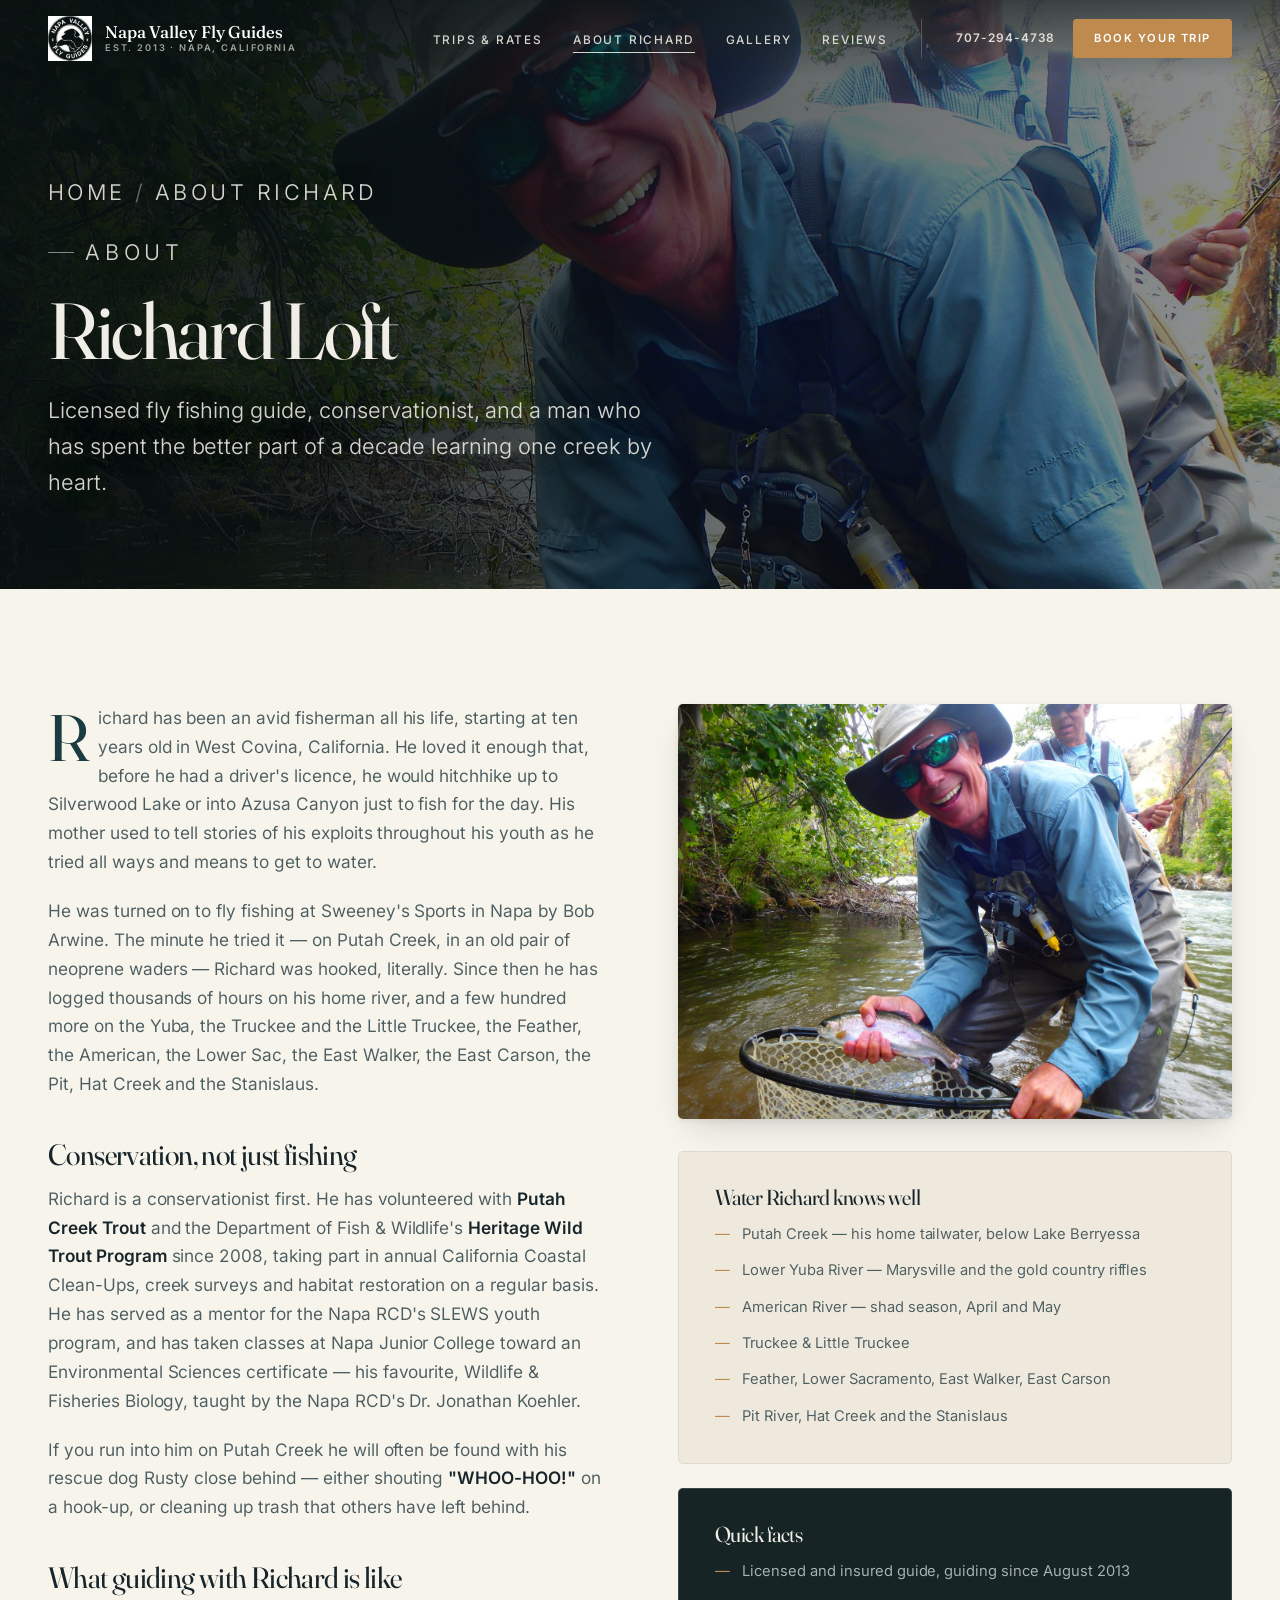
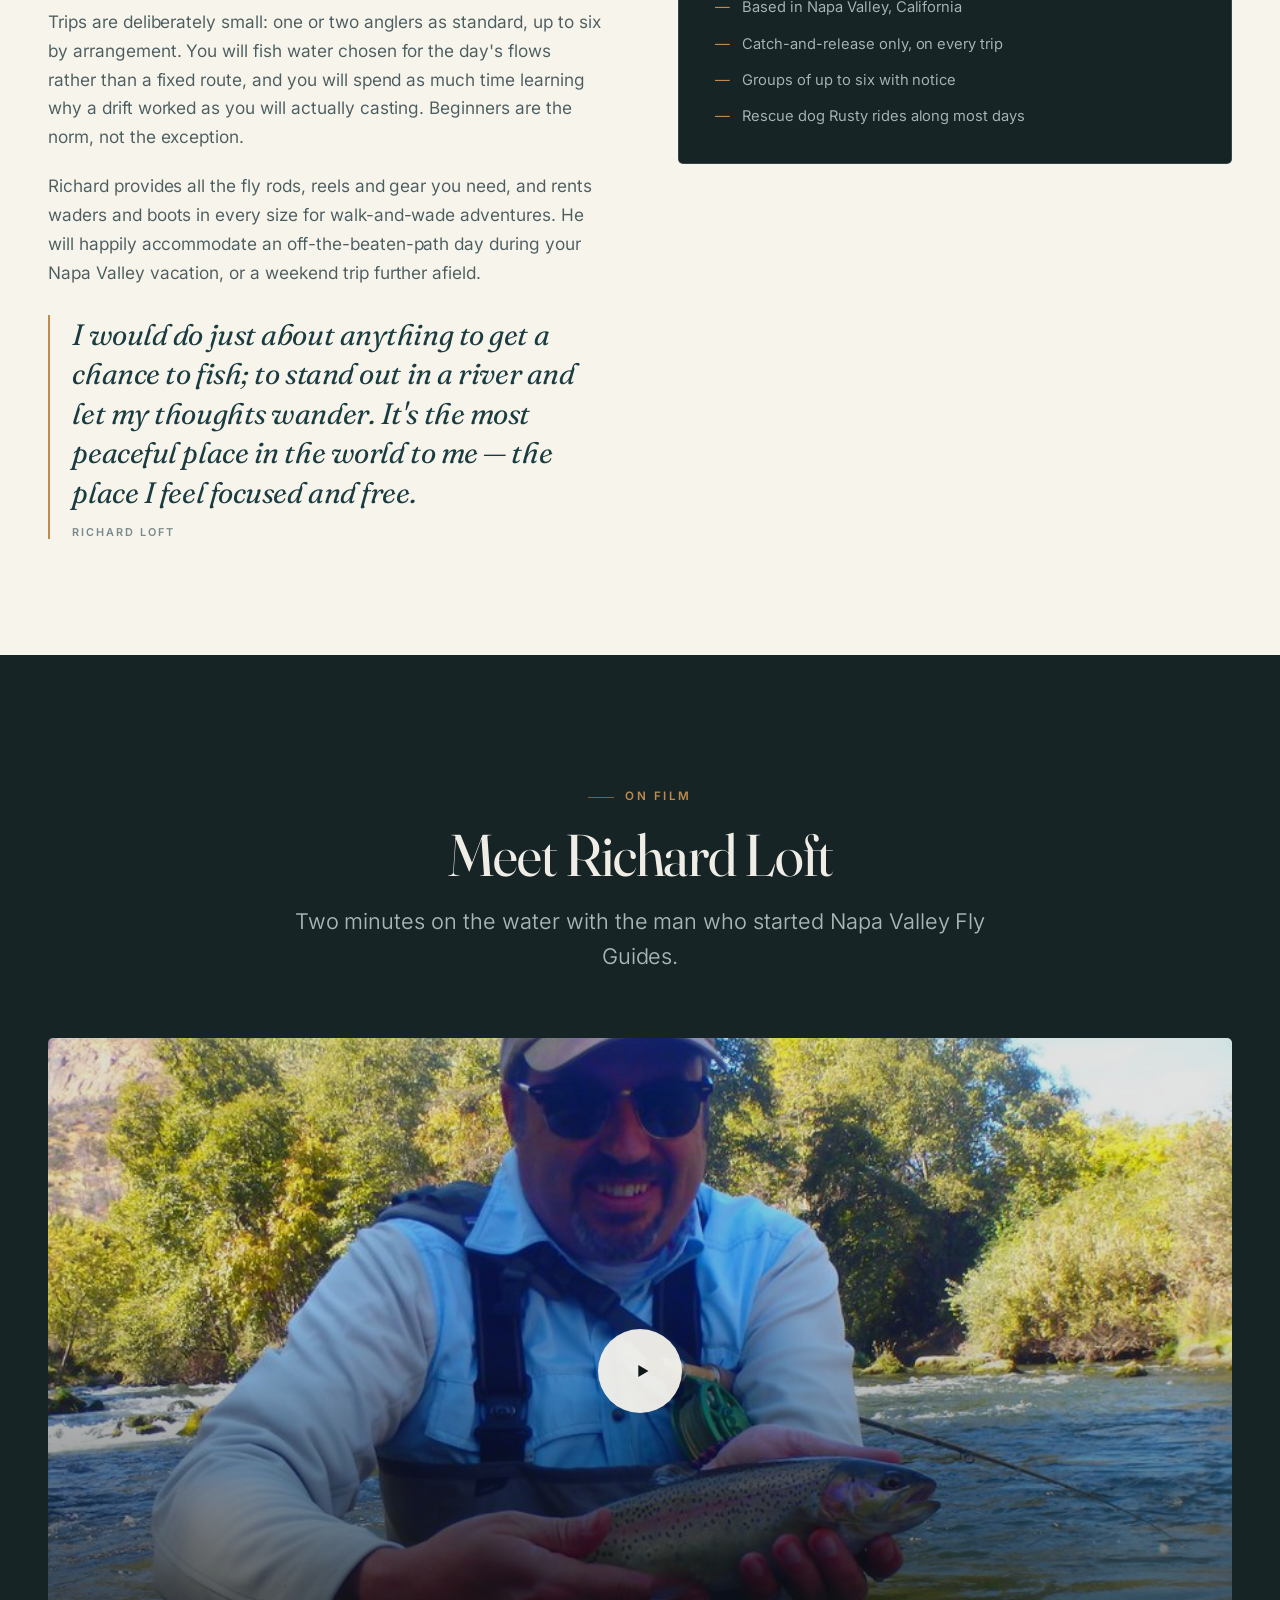
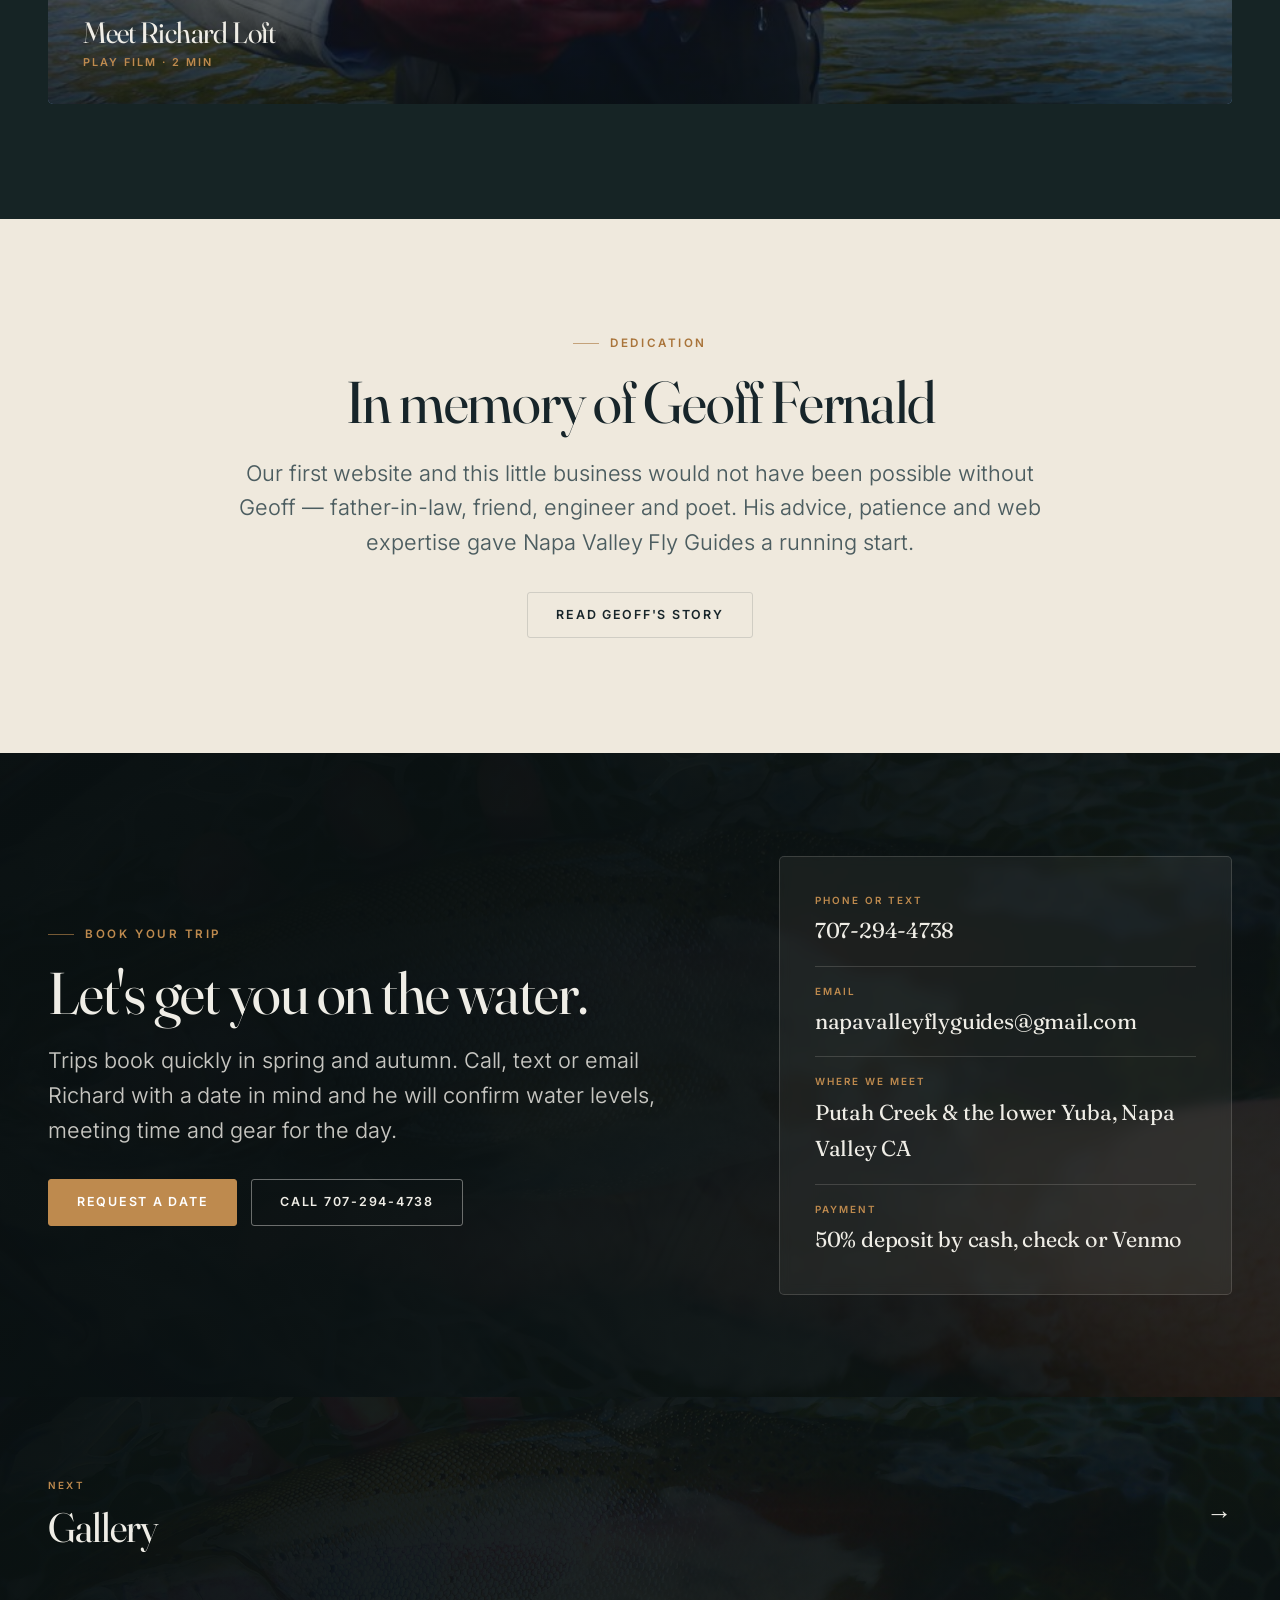
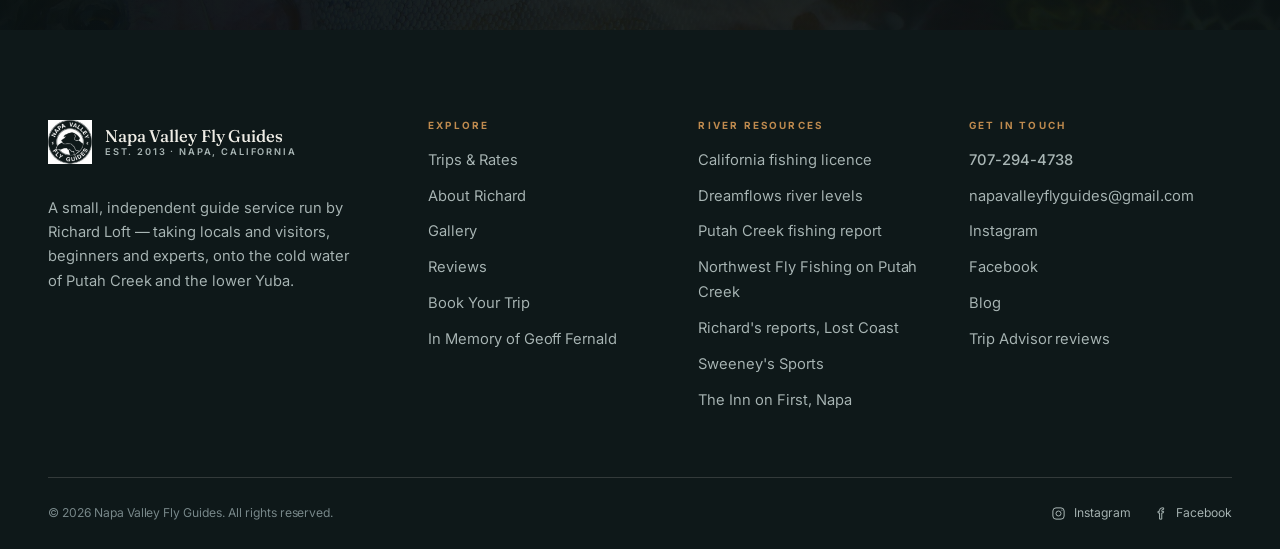
==== about.html @ dd863750 "Napa Valley Fly Guides — redesign preview An unofficial design concept for napavalleyflyguides.com. " ====
<!DOCTYPE html>
<html lang="en">
<head>
<meta charset="utf-8">
<meta name="robots" content="noindex, nofollow, noarchive">
<meta name="googlebot" content="noindex, nofollow">
<meta name="viewport" content="width=device-width, initial-scale=1">
<title>About Richard Loft — Licensed Fly Fishing Guide, Napa Valley</title>
<meta name="description" content="Richard Loft is a licensed fly fishing guide, conservationist and steward of Putah Creek. Learn his story, his home water and how he runs a day on the river.">
<meta name="theme-color" content="#0E1819">
<script>document.documentElement.classList.add('js');</script>
<link rel="canonical" href="https://www.napavalleyflyguides.com/about.html">

<meta property="og:type" content="website">
<meta property="og:title" content="About Richard Loft — Napa Valley Fly Guides">
<meta property="og:description" content="Richard Loft is a licensed fly fishing guide, conservationist and steward of Putah Creek. Learn his story, his home water and how he runs a day on the river.">
<meta property="og:image" content="assets/img/og-image.jpg">
<meta name="twitter:card" content="summary_large_image">

<link rel="icon" type="image/png" href="assets/favicon.png">
<link rel="apple-touch-icon" href="assets/favicon.png">
<link rel="preload" as="image" href="assets/img/head-about.jpg">
<link rel="stylesheet" href="assets/css/style.css">
</head>
<body class="page-about">

<a class="skip-link" href="#main">Skip to content</a>

<header class="site-header">
  <div class="shell header__inner">
    <a class="brand" href="index.html" aria-label="Napa Valley Fly Guides — home">
      <span class="brand__mark" aria-hidden="true">
        <img class="mark-light" src="assets/img/logo-light.png" alt="" width="44" height="45">
        <img class="mark-dark"  src="assets/img/logo-dark.png"  alt="" width="44" height="45">
      </span>
      <span class="brand__text">
        <span class="brand__word">Napa Valley Fly Guides</span>
        <span class="brand__tag">Est. 2013 · Napa, California</span>
      </span>
    </a>

    <nav class="nav" aria-label="Primary">
      <ul class="nav__list">
        <li><a class="nav__link" href="trips.html">Trips &amp; Rates</a></li>
        <li><a class="nav__link" href="about.html" aria-current="page">About Richard</a></li>
        <li><a class="nav__link" href="gallery.html">Gallery</a></li>
        <li><a class="nav__link" href="testimonials.html">Reviews</a></li>
      </ul>
      <div class="nav__meta">
        <a class="nav__phone" href="tel:+17072944738">707-294-4738</a>
        <a class="btn btn--sm" href="contact.html">Book Your Trip</a>
      </div>
    </nav>

    <button class="burger" type="button" aria-label="Open menu" aria-expanded="false" aria-controls="nav-drawer">
      <span></span><span></span><span></span>
    </button>
  </div>
</header>

<div class="drawer" id="nav-drawer" aria-hidden="true">
  <nav aria-label="Mobile">
    <ul class="drawer__nav">
      <li><a href="index.html">Home <span class="num">01</span></a></li>
      <li><a href="trips.html">Trips &amp; Rates <span class="num">02</span></a></li>
      <li><a href="about.html">About Richard <span class="num">03</span></a></li>
      <li><a href="gallery.html">Gallery <span class="num">04</span></a></li>
      <li><a href="testimonials.html">Reviews <span class="num">05</span></a></li>
      <li><a href="contact.html">Book Your Trip <span class="num">06</span></a></li>
    </ul>
  </nav>
  <div class="drawer__foot">
    <div class="drawer__contact">
      <span class="muted">Call or text</span>
      <a href="tel:+17072944738">707-294-4738</a>
      <span class="muted" style="margin-top:.6rem">Email</span>
      <a href="mailto:napavalleyflyguides@gmail.com">napavalleyflyguides@gmail.com</a>
    </div>
    <a class="btn btn--wide" href="contact.html">Request a date</a>
    <p style="font-size:.78rem;color:var(--on-ink-mid);margin:0">
      Putah Creek · Yuba River · American River<br>Napa Valley, California
    </p>
  </div>
</div>

<main id="main">
  <section class="page-head">
    <div class="page-head__bg" aria-hidden="true">
      <img src="assets/img/head-about.jpg" alt="" width="2000" height="760">
    </div>
    <div class="shell">
      <div class="page-head__inner">
        <p class="crumbs"><a href="index.html">Home</a> <span>/</span> About Richard</p>
        <p class="eyebrow eyebrow--on-ink">About</p>
        <h1>Richard Loft</h1>
        <p>Licensed fly fishing guide, conservationist, and a man who has spent the better part of a decade learning one creek by heart.</p>
      </div>
    </div>
  </section>

  <section class="section section--paper">
    <div class="shell">
      <div class="split" style="align-items:start">
        <div class="prose reveal">
          <p class="dropcap">
            Richard has been an avid fisherman all his life, starting at ten years old in West
            Covina, California. He loved it enough that, before he had a driver's licence, he would
            hitchhike up to Silverwood Lake or into Azusa Canyon just to fish for the day. His mother
            used to tell stories of his exploits throughout his youth as he tried all ways and means
            to get to water.
          </p>
          <p>
            He was turned on to fly fishing at Sweeney's Sports in Napa by Bob Arwine. The minute he
            tried it — on Putah Creek, in an old pair of neoprene waders — Richard was hooked,
            literally. Since then he has logged thousands of hours on his home river, and a few
            hundred more on the Yuba, the Truckee and the Little Truckee, the Feather, the American,
            the Lower Sac, the East Walker, the East Carson, the Pit, Hat Creek and the Stanislaus.
          </p>

          <h3>Conservation, not just fishing</h3>
          <p>
            Richard is a conservationist first. He has volunteered with <strong>Putah Creek
            Trout</strong> and the Department of Fish &amp; Wildlife's <strong>Heritage Wild Trout
            Program</strong> since 2008, taking part in annual California Coastal Clean-Ups, creek
            surveys and habitat restoration on a regular basis. He has served as a mentor for the
            Napa RCD's SLEWS youth program, and has taken classes at Napa Junior College toward an
            Environmental Sciences certificate — his favourite, Wildlife &amp; Fisheries Biology,
            taught by the Napa RCD's Dr. Jonathan Koehler.
          </p>
          <p>
            If you run into him on Putah Creek he will often be found with his rescue dog Rusty close
            behind — either shouting <strong>"WHOO-HOO!"</strong> on a hook-up, or cleaning up trash
            that others have left behind.
          </p>

          <h3>What guiding with Richard is like</h3>
          <p>
            Trips are deliberately small: one or two anglers as standard, up to six by arrangement.
            You will fish water chosen for the day's flows rather than a fixed route, and you will
            spend as much time learning why a drift worked as you will actually casting. Beginners
            are the norm, not the exception.
          </p>
          <p>
            Richard provides all the fly rods, reels and gear you need, and rents waders and boots in
            every size for walk-and-wade adventures. He will happily accommodate an off-the-beaten-path
            day during your Napa Valley vacation, or a weekend trip further afield.
          </p>

          <blockquote class="quote-big">
            I would do just about anything to get a chance to fish; to stand out in a river and let
            my thoughts wander. It's the most peaceful place in the world to me — the place I feel
            focused and free.
            <cite>Richard Loft</cite>
          </blockquote>
        </div>

        <div class="reveal" data-d="1">
          <div class="split__media split__media--frame" style="margin-bottom:2rem">
            <img src="assets/img/feature-net.jpg" alt="Richard Loft smiling as he lifts a rainbow trout in his landing net" width="1400" height="1050" loading="lazy">
          </div>

          <div class="panel">
            <h3>Water Richard knows well</h3>
            <ul>
              <li>Putah Creek — his home tailwater, below Lake Berryessa</li>
              <li>Lower Yuba River — Marysville and the gold country riffles</li>
              <li>American River — shad season, April and May</li>
              <li>Truckee &amp; Little Truckee</li>
              <li>Feather, Lower Sacramento, East Walker, East Carson</li>
              <li>Pit River, Hat Creek and the Stanislaus</li>
            </ul>
          </div>

          <div class="panel panel--ink" style="margin-top:1.5rem">
            <h3>Quick facts</h3>
            <ul>
              <li>Licensed and insured guide, guiding since August 2013</li>
              <li>Based in Napa Valley, California</li>
              <li>Catch-and-release only, on every trip</li>
              <li>Groups of up to six with notice</li>
              <li>Rescue dog Rusty rides along most days</li>
            </ul>
          </div>
        </div>
      </div>
    </div>
  </section>

  <section class="section section--ink-2 on-ink">
    <div class="shell">
      <div class="section__head section__head--center reveal">
        <p class="eyebrow eyebrow--center">On film</p>
        <h2 class="h2">Meet Richard Loft</h2>
        <p class="lead" style="margin-inline:auto">
          Two minutes on the water with the man who started Napa Valley Fly Guides.
        </p>
      </div>

      <button class="film reveal" type="button" data-video="1pj6mRwPBrI" data-video-title="Putah Creek Fly Fishing Guide: Meet Richard Loft">
        <img src="assets/img/square-client.jpg" alt="Richard Loft holding a rainbow trout on Putah Creek" width="900" height="900" loading="lazy">
        <span class="film__play" aria-hidden="true">
          <svg viewBox="0 0 24 24" fill="currentColor"><path d="M8 5.5v13l11-6.5-11-6.5Z"/></svg>
        </span>
        <span class="film__label">
          <h3>Meet Richard Loft</h3>
          <p>Play film · 2 min</p>
        </span>
      </button>
    </div>
  </section>

  <section class="section section--paper2">
    <div class="shell shell--narrow" style="text-align:center">
      <div class="reveal">
        <p class="eyebrow eyebrow--center">Dedication</p>
        <h2 class="h2">In memory of Geoff Fernald</h2>
        <p class="lead" style="margin:1.4rem auto 2rem">
          Our first website and this little business would not have been possible without Geoff —
          father-in-law, friend, engineer and poet. His advice, patience and web expertise gave
          Napa Valley Fly Guides a running start.
        </p>
        <a class="btn btn--ghost" href="memoriam.html">Read Geoff's story</a>
      </div>
    </div>
  </section>

  <section class="cta-band" aria-labelledby="cta-title">
    <div class="cta-band__bg" aria-hidden="true">
      <img src="assets/img/cta-band.jpg" alt="" width="2000" height="840" loading="lazy">
    </div>
    <div class="shell cta-band__inner">
      <div class="reveal">
        <p class="eyebrow eyebrow--on-ink">Book your trip</p>
        <h2 class="h2" id="cta-title">Let's get you on the water.</h2>
        <p class="lead" style="margin-top:1.2rem;color:rgba(239,237,230,.82)">Trips book quickly in spring and autumn. Call, text or email Richard with a date in mind and he will confirm water levels, meeting time and gear for the day.</p>
        <div class="btn-row" style="margin-top:2rem">
          <a class="btn" href="contact.html">Request a date</a>
          <a class="btn btn--ghost-light" href="tel:+17072944738">Call 707-294-4738</a>
        </div>
      </div>

      <div class="contact-card reveal" data-d="1">
        <div class="contact-card__row">
          <span class="contact-card__k">Phone or text</span>
          <span class="contact-card__v"><a href="tel:+17072944738">707-294-4738</a></span>
        </div>
        <div class="contact-card__row">
          <span class="contact-card__k">Email</span>
          <span class="contact-card__v"><a href="mailto:napavalleyflyguides@gmail.com">napavalleyflyguides@gmail.com</a></span>
        </div>
        <div class="contact-card__row">
          <span class="contact-card__k">Where we meet</span>
          <span class="contact-card__v">Putah Creek &amp; the lower Yuba, Napa Valley CA</span>
        </div>
        <div class="contact-card__row">
          <span class="contact-card__k">Payment</span>
          <span class="contact-card__v">50% deposit by cash, check or Venmo</span>
        </div>
      </div>
    </div>
  </section>
  <a class="next-page" href="gallery.html">
    <img src="assets/img/head-gallery.jpg" alt="" width="2000" height="760" loading="lazy">
    <div class="shell next-page__inner">
      <div>
        <p class="label">Next</p>
        <h2>Gallery</h2>
      </div>
      <span class="arrow" aria-hidden="true">→</span>
    </div>
  </a>

</main>

<footer class="site-footer">
  <div class="shell">
    <div class="footer__grid">
      <div>
        <a class="brand" href="index.html" aria-label="Napa Valley Fly Guides — home">
          <span class="brand__mark" aria-hidden="true">
            <img class="mark-light" src="assets/img/logo-light.png" alt="" width="44" height="45">
          </span>
          <span class="brand__text">
            <span class="brand__word">Napa Valley Fly Guides</span>
            <span class="brand__tag">Est. 2013 · Napa, California</span>
          </span>
        </a>
        <p class="footer__blurb">
          A small, independent guide service run by Richard Loft — taking locals and visitors,
          beginners and experts, onto the cold water of Putah Creek and the lower Yuba.
        </p>
      </div>

      <div>
        <h3 class="footer__h">Explore</h3>
        <ul class="footer__list">
          <li><a href="trips.html">Trips &amp; Rates</a></li>
          <li><a href="about.html">About Richard</a></li>
          <li><a href="gallery.html">Gallery</a></li>
          <li><a href="testimonials.html">Reviews</a></li>
          <li><a href="contact.html">Book Your Trip</a></li>
          <li><a href="memoriam.html">In Memory of Geoff Fernald</a></li>
        </ul>
      </div>

      <div>
        <h3 class="footer__h">River resources</h3>
        <ul class="footer__list">
          <li><a href="https://www.wildlife.ca.gov/Licensing/Online-Sales" target="_blank" rel="noopener">California fishing licence</a></li>
          <li><a href="http://dreamflows.com/flows.php?page=prod&amp;zone=canv&amp;form=norm&amp;mark=All" target="_blank" rel="noopener">Dreamflows river levels</a></li>
          <li><a href="https://www.californiaflyfishingreports.com/putah-creek" target="_blank" rel="noopener">Putah Creek fishing report</a></li>
          <li><a href="NWFF_PutahCreek.pdf" target="_blank" rel="noopener">Northwest Fly Fishing on Putah Creek</a></li>
          <li><a href="http://www.blog.lostcoastoutfitters.com/tagged/frputahcreek" target="_blank" rel="noopener">Richard's reports, Lost Coast</a></li>
          <li><a href="http://sweeneyssports.com" target="_blank" rel="noopener">Sweeney's Sports</a></li>
          <li><a href="http://theinnonfirst.com" target="_blank" rel="noopener">The Inn on First, Napa</a></li>
        </ul>
      </div>

      <div>
        <h3 class="footer__h">Get in touch</h3>
        <ul class="footer__list">
          <li class="strong"><a href="tel:+17072944738">707-294-4738</a></li>
          <li><a href="mailto:napavalleyflyguides@gmail.com">napavalleyflyguides@gmail.com</a></li>
          <li><a href="https://www.instagram.com/napavalleyflyguides/" target="_blank" rel="noopener">Instagram</a></li>
          <li><a href="https://www.facebook.com/flyfishinginnapa" target="_blank" rel="noopener">Facebook</a></li>
          <li><a href="http://napavalleyflyfishingguide.blogspot.com/" target="_blank" rel="noopener">Blog</a></li>
          <li><a href="https://www.tripadvisor.com/Attraction_Review-g32766-d6781011-Reviews-Napa_Valley_Fly_Guides-Napa_Napa_Valley_California.html" target="_blank" rel="noopener">Trip Advisor reviews</a></li>
        </ul>
      </div>
    </div>

    <div class="footer__bottom">
      <span>© <span data-year>2026</span> Napa Valley Fly Guides. All rights reserved.</span>
      <span class="footer__social">
        <a href="https://www.instagram.com/napavalleyflyguides/" target="_blank" rel="noopener" aria-label="Instagram">
          <svg viewBox="0 0 24 24" fill="none" stroke="currentColor" stroke-width="1.6" aria-hidden="true"><rect x="3" y="3" width="18" height="18" rx="5"/><circle cx="12" cy="12" r="4"/><circle cx="17.5" cy="6.5" r="1" fill="currentColor" stroke="none"/></svg>
          Instagram
        </a>
        <a href="https://www.facebook.com/flyfishinginnapa" target="_blank" rel="noopener" aria-label="Facebook">
          <svg viewBox="0 0 24 24" fill="none" stroke="currentColor" stroke-width="1.6" aria-hidden="true"><path d="M14 8.5V7a1.5 1.5 0 0 1 1.5-1.5H17V3h-2.5A4 4 0 0 0 10.5 7v1.5H8V11h2.5v10H14V11h2.5l.5-2.5H14Z"/></svg>
          Facebook
        </a>
      </span>
    </div>
  </div>
</footer>


<script src="assets/js/main.js" defer></script>
</body>
</html>
---- assets/css/style.css ----
/* ============================================================================
   NAPA VALLEY FLY GUIDES — design system
   Editorial / outfitter aesthetic. Self-hosted type, no dependencies.
   ---------------------------------------------------------------------------
   00. Tokens            05. Hero
   01. Reset & base      06. Sections & type
   02. Utilities         07. Components
   03. Buttons           08. Footer
   04. Header & nav      09. Responsive
   ========================================================================== */

/* ------------------------------------------------------------------ 00. TOKENS */
@import url("../fonts/fonts.css");
@import url("../fonts/fonts-italic.css");

:root {
  /* -- colour ------------------------------------------------------------- */
  --ink:        #0E1819;
  --ink-2:      #162425;
  --ink-3:      #1F3133;
  --paper:      #F7F4EC;
  --paper-2:    #EFE9DD;
  --paper-3:    #E4DCCB;

  --river:      #2C5A5F;
  --river-deep: #1A3B3F;
  --sage:       #6E7F68;
  --sage-soft:  #9DAA95;

  --brass:      #BE8A4E;
  --brass-2:    #A9743A;
  --brass-soft: #E8D3B4;

  --text:       #17252A;
  --text-mid:   #4C5D60;
  --text-soft:  #7A8A8C;
  --on-ink:     #EFEDE6;
  --on-ink-mid: #A9B6B5;

  --line:       rgba(23, 37, 42, .14);
  --line-soft:  rgba(23, 37, 42, .08);
  --line-ink:   rgba(239, 237, 230, .16);

  /* -- type --------------------------------------------------------------- */
  --serif: "Fraunces", "Iowan Old Style", Georgia, "Times New Roman", serif;
  --sans:  "Inter", -apple-system, BlinkMacSystemFont, "Segoe UI", Roboto, Helvetica, Arial, sans-serif;

  --step--1: clamp(.78rem, .76rem + .10vw, .84rem);
  --step-0:  clamp(1rem, .96rem + .18vw, 1.075rem);
  --step-1:  clamp(1.15rem, 1.08rem + .34vw, 1.36rem);
  --step-2:  clamp(1.4rem, 1.24rem + .75vw, 1.9rem);
  --step-3:  clamp(1.75rem, 1.45rem + 1.4vw, 2.65rem);
  --step-4:  clamp(2.15rem, 1.6rem + 2.6vw, 3.9rem);
  --step-5:  clamp(2.5rem, 1.6rem + 4.2vw, 5.4rem);

  /* -- space -------------------------------------------------------------- */
  --gutter:  clamp(1.15rem, 4vw, 3rem);
  --shell:   1280px;
  --shell-narrow: 900px;
  --section-y: clamp(4.5rem, 9vw, 9rem);

  --radius:   3px;
  --radius-lg: 5px;

  --shadow-sm: 0 1px 2px rgba(14,24,25,.06), 0 2px 8px rgba(14,24,25,.05);
  --shadow-md: 0 2px 6px rgba(14,24,25,.06), 0 14px 34px -12px rgba(14,24,25,.20);
  --shadow-lg: 0 30px 70px -30px rgba(14,24,25,.45);

  --ease: cubic-bezier(.22, .61, .36, 1);
  --ease-out: cubic-bezier(.16, 1, .3, 1);

  --header-h: 78px;
}

/* --------------------------------------------------------- 01. RESET & BASE */
*, *::before, *::after { box-sizing: border-box; }

html {
  -webkit-text-size-adjust: 100%;
  scroll-behavior: smooth;
  scroll-padding-top: calc(var(--header-h) + 16px);
}

body {
  margin: 0;
  background: var(--paper);
  color: var(--text);
  font-family: var(--sans);
  font-size: var(--step-0);
  font-weight: 380;
  line-height: 1.68;
  letter-spacing: -.002em;
  -webkit-font-smoothing: antialiased;
  -moz-osx-font-smoothing: grayscale;
  font-variant-ligatures: common-ligatures;
  overflow-x: hidden;
}

body.nav-open { overflow: hidden; }

img, svg, video, iframe { display: block; max-width: 100%; }
img { height: auto; }

a { color: inherit; text-decoration: none; }

button, input, textarea, select { font: inherit; color: inherit; }

h1, h2, h3, h4 {
  font-family: var(--serif);
  font-weight: 400;
  font-variation-settings: "opsz" 100, "SOFT" 0, "WONK" 0;
  line-height: 1.06;
  letter-spacing: -.021em;
  margin: 0;
  text-wrap: balance;
}

p { margin: 0 0 1.15em; }
p:last-child { margin-bottom: 0; }

::selection { background: var(--brass); color: #fff; }

:focus-visible {
  outline: 2px solid var(--brass);
  outline-offset: 3px;
  border-radius: 2px;
}

.skip-link {
  position: absolute; left: 50%; top: 0;
  transform: translate(-50%, -140%);
  z-index: 200;
  background: var(--ink); color: var(--on-ink);
  padding: .7rem 1.2rem; font-size: var(--step--1);
  letter-spacing: .08em; text-transform: uppercase;
  border-radius: 0 0 var(--radius) var(--radius);
  transition: transform .2s var(--ease);
}
.skip-link:focus { transform: translate(-50%, 0); }

/* --------------------------------------------------------------- 02. UTILITIES */
.shell {
  width: 100%;
  max-width: var(--shell);
  margin-inline: auto;
  padding-inline: var(--gutter);
}
.shell--narrow { max-width: var(--shell-narrow); }
.shell--wide   { max-width: 1560px; }

.eyebrow {
  display: flex;
  align-items: center;
  gap: .7rem;
  font-family: var(--sans);
  font-size: clamp(.66rem, .63rem + .12vw, .74rem);
  font-weight: 600;
  letter-spacing: .22em;
  text-transform: uppercase;
  color: var(--brass-2);
  margin: 0 0 1.1rem;
}
.eyebrow::before {
  content: "";
  width: 26px; height: 1px;
  background: currentColor;
  opacity: .6;
  flex: none;
}
.eyebrow--center { justify-content: center; }
.eyebrow--on-ink { color: var(--brass); }
.eyebrow--plain::before { display: none; }

.lead {
  font-size: var(--step-1);
  line-height: 1.6;
  color: var(--text-mid);
  font-weight: 340;
  max-width: 62ch;
}

.rule {
  height: 1px;
  border: 0;
  background: var(--line);
  margin: 0;
}

.sr-only {
  position: absolute; width: 1px; height: 1px;
  padding: 0; margin: -1px; overflow: hidden;
  clip: rect(0 0 0 0); white-space: nowrap; border: 0;
}

.on-ink { color: var(--on-ink); }
.on-ink .lead { color: var(--on-ink-mid); }
.on-ink .eyebrow { color: var(--brass); }

/* --------------------------------------------------------------- 03. BUTTONS */
.btn {
  --btn-bg: var(--brass);
  --btn-fg: #fff;
  --btn-bd: var(--brass);
  position: relative;
  display: inline-flex;
  align-items: center;
  justify-content: center;
  gap: .6rem;
  padding: 1rem 1.75rem;
  background: var(--btn-bg);
  color: var(--btn-fg);
  border: 1px solid var(--btn-bd);
  border-radius: var(--radius);
  font-family: var(--sans);
  font-size: .78rem;
  font-weight: 600;
  letter-spacing: .14em;
  text-transform: uppercase;
  line-height: 1;
  cursor: pointer;
  transition: background .25s var(--ease), color .25s var(--ease),
              border-color .25s var(--ease), transform .25s var(--ease),
              box-shadow .25s var(--ease);
}
.btn:hover { --btn-bg: var(--brass-2); --btn-bd: var(--brass-2); transform: translateY(-1px); box-shadow: var(--shadow-md); }
.btn:active { transform: translateY(0); }

.btn--ink    { --btn-bg: var(--ink); --btn-bd: var(--ink); }
.btn--ink:hover { --btn-bg: var(--river-deep); --btn-bd: var(--river-deep); }

.btn--ghost  { --btn-bg: transparent; --btn-fg: var(--text); --btn-bd: var(--line); }
.btn--ghost:hover { --btn-bg: var(--ink); --btn-fg: var(--on-ink); --btn-bd: var(--ink); }

.btn--ghost-light { --btn-bg: transparent; --btn-fg: var(--on-ink); --btn-bd: rgba(239,237,230,.42); }
.btn--ghost-light:hover { --btn-bg: var(--on-ink); --btn-fg: var(--ink); --btn-bd: var(--on-ink); }

.btn--sm { padding: .78rem 1.25rem; font-size: .7rem; }
.btn--wide { width: 100%; }

.btn-row { display: flex; flex-wrap: wrap; gap: .85rem; align-items: center; }

/* text link with animated rule */
.tlink {
  display: inline-flex;
  align-items: center;
  gap: .5rem;
  font-size: .76rem;
  font-weight: 600;
  letter-spacing: .14em;
  text-transform: uppercase;
  color: var(--brass-2);
  padding-bottom: .35rem;
  background-image: linear-gradient(currentColor, currentColor);
  background-repeat: no-repeat;
  background-position: 0 100%;
  background-size: 100% 1px;
  transition: background-size .35s var(--ease), color .25s var(--ease);
}
.tlink:hover { background-size: 0% 1px; color: var(--text); }
.tlink::after { content: "→"; font-size: 1em; transition: transform .3s var(--ease); }
.tlink:hover::after { transform: translateX(3px); }
.on-ink .tlink { color: var(--brass); }
.on-ink .tlink:hover { color: var(--on-ink); }

/* --------------------------------------------------------- 04. HEADER & NAV */
.site-header {
  position: fixed;
  inset: 0 0 auto 0;
  z-index: 140;
  height: var(--header-h);
  display: flex;
  align-items: center;
  color: var(--on-ink);
  background: transparent;
  border-bottom: 1px solid transparent;
  transition: background .35s var(--ease), color .35s var(--ease),
              border-color .35s var(--ease), backdrop-filter .35s var(--ease);
}
.site-header::after {
  content: "";
  position: absolute; inset: 0;
  background: linear-gradient(to bottom, rgba(9,16,17,.55), rgba(9,16,17,0));
  opacity: 1;
  transition: opacity .35s var(--ease);
  pointer-events: none;
  z-index: -1;
}
.site-header.is-stuck {
  background: rgba(247,244,236,.92);
  -webkit-backdrop-filter: saturate(180%) blur(14px);
  backdrop-filter: saturate(180%) blur(14px);
  color: var(--text);
  border-bottom-color: var(--line-soft);
}
.site-header.is-stuck::after { opacity: 0; }
.site-header.is-stuck .brand__word { color: var(--ink); }
.site-header.is-stuck .brand__tag  { color: var(--text-soft); }
.site-header.is-stuck .nav__link   { color: var(--text-mid); }

.header__inner {
  display: flex;
  align-items: center;
  justify-content: space-between;
  gap: 2rem;
  width: 100%;
}

/* brand --------------------------------------------------------------------- */
.brand { display: inline-flex; align-items: center; gap: .8rem; }
.brand__mark { position: relative; width: 44px; height: 45px; flex: none; }
.brand__mark img { position: absolute; inset: 0; width: 100%; height: 100%; object-fit: contain; transition: opacity .35s var(--ease); }
.brand__mark .mark-light { opacity: 1; }
.brand__mark .mark-dark  { opacity: 0; }
.site-header.is-stuck .brand__mark .mark-light { opacity: 0; }
.site-header.is-stuck .brand__mark .mark-dark  { opacity: 1; }

.brand__text { display: flex; flex-direction: column; gap: .12rem; }
.brand__word {
  font-family: var(--serif);
  font-size: 1.06rem;
  font-weight: 500;
  font-variation-settings: "opsz" 40;
  letter-spacing: -.005em;
  line-height: 1;
  color: #fff;
  white-space: nowrap;
  transition: color .35s var(--ease);
}
.brand__tag {
  font-size: .58rem;
  font-weight: 600;
  letter-spacing: .2em;
  text-transform: uppercase;
  color: rgba(239,237,230,.65);
  line-height: 1;
  transition: color .35s var(--ease);
}

/* nav ----------------------------------------------------------------------- */
.nav { display: flex; align-items: center; gap: 2.1rem; }
.nav__list { display: flex; align-items: center; gap: 1.9rem; list-style: none; margin: 0; padding: 0; }

.nav__link {
  position: relative;
  font-size: .74rem;
  font-weight: 500;
  letter-spacing: .15em;
  text-transform: uppercase;
  color: rgba(239,237,230,.88);
  padding-block: .4rem;
  transition: color .25s var(--ease);
}
.nav__link::after {
  content: "";
  position: absolute;
  left: 0; right: 0; bottom: 0;
  height: 1px;
  background: currentColor;
  transform: scaleX(0);
  transform-origin: left;
  transition: transform .35s var(--ease);
}
.nav__link:hover::after,
.nav__link[aria-current="page"]::after { transform: scaleX(1); }
.nav__link:hover { color: #fff; }
.site-header.is-stuck .nav__link:hover { color: var(--ink); }

.nav__meta {
  display: flex; align-items: center; gap: 1.1rem;
  padding-left: 2.1rem;
  border-left: 1px solid rgba(239,237,230,.22);
}
.site-header.is-stuck .nav__meta { border-left-color: var(--line); }

.nav__phone {
  display: inline-flex; align-items: center; gap: .5rem;
  font-size: .74rem; font-weight: 600; letter-spacing: .08em;
  color: rgba(239,237,230,.9);
  transition: color .25s var(--ease);
}
.site-header.is-stuck .nav__phone { color: var(--river); }
.nav__phone:hover { color: var(--brass); }

/* burger -------------------------------------------------------------------- */
.burger {
  display: none;
  width: 46px; height: 46px;
  padding: 0;
  background: none;
  border: 0;
  cursor: pointer;
  position: relative;
  z-index: 130;
}
.burger span {
  position: absolute;
  left: 12px;
  width: 22px; height: 1.5px;
  background: currentColor;
  transition: transform .35s var(--ease), opacity .2s var(--ease), width .35s var(--ease);
}
.burger span:nth-child(1) { top: 18px; }
.burger span:nth-child(2) { top: 23px; width: 15px; }
.burger span:nth-child(3) { top: 28px; }
.burger[aria-expanded="true"] span:nth-child(1) { transform: translateY(5px) rotate(45deg); }
.burger[aria-expanded="true"] span:nth-child(2) { opacity: 0; }
.burger[aria-expanded="true"] span:nth-child(3) { transform: translateY(-5px) rotate(-45deg); }

/* drawer -------------------------------------------------------------------- */
/* while the drawer is open the header must stay on top of it, and read light */
body.nav-open .site-header,
body.nav-open .site-header.is-stuck {
  background: transparent;
  -webkit-backdrop-filter: none;
  backdrop-filter: none;
  border-bottom-color: transparent;
  color: var(--on-ink);
}
body.nav-open .site-header::after { opacity: 0; }
body.nav-open .brand__mark .mark-light { opacity: 1; }
body.nav-open .brand__mark .mark-dark  { opacity: 0; }
body.nav-open .brand__word { color: #fff; }
body.nav-open .brand__tag  { color: rgba(239,237,230,.6); }
body.nav-open .burger { color: var(--on-ink); }

.drawer {
  position: fixed;
  inset: 0;
  z-index: 120;
  background: var(--ink);
  color: var(--on-ink);
  padding: calc(var(--header-h) + 2rem) var(--gutter) 2.5rem;
  display: flex;
  flex-direction: column;
  gap: 2rem;
  transform: translateY(-100%);
  visibility: hidden;
  transition: transform .5s var(--ease-out), visibility .5s;
  overflow-y: auto;
}
.drawer.is-open { transform: translateY(0); visibility: visible; }

.drawer__nav { list-style: none; margin: 0; padding: 0; display: flex; flex-direction: column; }
.drawer__nav li { border-bottom: 1px solid var(--line-ink); }
.drawer__nav a {
  display: flex;
  align-items: baseline;
  justify-content: space-between;
  gap: 1rem;
  padding: 1.05rem 0;
  font-family: var(--serif);
  font-size: clamp(1.5rem, 7vw, 2.1rem);
  font-weight: 400;
  letter-spacing: -.02em;
  color: var(--on-ink);
  transition: color .25s var(--ease), padding-left .3s var(--ease);
}
.drawer__nav a:hover { color: var(--brass); padding-left: .4rem; }
.drawer__nav .num {
  font-family: var(--sans);
  font-size: .6rem;
  font-weight: 600;
  letter-spacing: .2em;
  color: var(--brass-2);
}
.drawer__foot { margin-top: auto; display: flex; flex-direction: column; gap: 1rem; }
.drawer__contact { display: flex; flex-direction: column; gap: .35rem; font-size: .95rem; }
.drawer__contact a { color: var(--on-ink); }
.drawer__contact a:hover { color: var(--brass); }
.drawer__contact .muted { font-size: .68rem; letter-spacing: .18em; text-transform: uppercase; color: var(--on-ink-mid); }

/* ------------------------------------------------------------------- 05. HERO */
.hero {
  position: relative;
  min-height: clamp(620px, 88vh, 940px);
  display: flex;
  align-items: flex-end;
  background: var(--ink);
  color: var(--on-ink);
  overflow: hidden;
  isolation: isolate;
}
.hero__media { position: absolute; inset: 0; z-index: -2; }
.hero__media img {
  width: 100%; height: 100%;
  object-fit: cover;
  object-position: 50% 34%;
  animation: heroDrift 26s var(--ease) forwards;
}
@keyframes heroDrift { from { transform: scale(1.09); } to { transform: scale(1); } }

.hero__scrim {
  position: absolute; inset: 0; z-index: -1;
  background:
    linear-gradient(to top, rgba(9,16,17,.96) 0%, rgba(9,16,17,.86) 20%,
                    rgba(9,16,17,.52) 44%, rgba(9,16,17,.26) 70%, rgba(9,16,17,.42) 100%),
    linear-gradient(100deg, rgba(9,16,17,.82) 0%, rgba(9,16,17,.56) 34%,
                    rgba(9,16,17,.14) 62%, rgba(9,16,17,0) 82%);
}
.hero__grain {
  position: absolute; inset: 0; z-index: -1;
  opacity: .35; mix-blend-mode: overlay; pointer-events: none;
  background-image: radial-gradient(rgba(255,255,255,.14) .5px, transparent .5px);
  background-size: 4px 4px;
}

.hero__inner {
  width: 100%;
  padding-bottom: clamp(2.5rem, 5.5vw, 5rem);
  padding-top: calc(var(--header-h) + 4rem);
}
.hero__content { max-width: 61ch; }

.hero__title {
  font-size: var(--step-5);
  font-weight: 400;
  font-variation-settings: "opsz" 144;
  letter-spacing: -.03em;
  line-height: .99;
  margin-bottom: 1.4rem;
  text-shadow: 0 2px 30px rgba(9,16,17,.35);
}
.hero__title em {
  font-style: italic;
  font-variation-settings: "opsz" 144, "WONK" 1;
  color: var(--brass-soft);
}
.hero__sub {
  font-size: var(--step-1);
  line-height: 1.58;
  color: rgba(239,237,230,.88);
  font-weight: 330;
  max-width: 54ch;
  margin-bottom: 2.1rem;
}
.hero__cta { display: flex; flex-wrap: wrap; gap: .85rem; align-items: center; }

.hero__scroll {
  position: absolute;
  left: 50%; bottom: 1.6rem;
  transform: translateX(-50%);
  display: flex; flex-direction: column; align-items: center; gap: .5rem;
  font-size: .58rem; letter-spacing: .24em; text-transform: uppercase;
  color: rgba(239,237,230,.6);
}
.hero__scroll span { display: block; width: 1px; height: 38px; background: linear-gradient(rgba(239,237,230,.55), transparent); }

/* fact bar under hero ------------------------------------------------------- */
.factbar { background: var(--ink-2); color: var(--on-ink); border-bottom: 1px solid rgba(255,255,255,.06); }
.factbar__inner { display: grid; grid-template-columns: repeat(4, 1fr); }
.fact {
  padding: 1.5rem 1.6rem;
  border-left: 1px solid var(--line-ink);
  display: flex; flex-direction: column; gap: .3rem;
}
.fact:first-child { border-left: 0; padding-left: 0; }
.fact__k {
  font-family: var(--serif);
  font-size: 1.22rem;
  font-weight: 500;
  letter-spacing: -.01em;
  color: var(--on-ink);
  line-height: 1.15;
}
.fact__v {
  font-size: .7rem; letter-spacing: .16em; text-transform: uppercase;
  color: var(--on-ink-mid);
}

/* ------------------------------------------------------- 06. SECTIONS & TYPE */
.section { padding-block: var(--section-y); position: relative; }
.section--tight { padding-block: clamp(3rem, 6vw, 5.5rem); }
.section--paper { background: var(--paper); }
.section--paper2 { background: var(--paper-2); }
.section--ink { background: var(--ink); color: var(--on-ink); }
.section--ink-2 { background: var(--ink-2); color: var(--on-ink); }
.section--hairline { border-top: 1px solid var(--line); }

.section__head { max-width: 68ch; margin-bottom: clamp(2.5rem, 5vw, 4rem); }
.section__head--center { margin-inline: auto; text-align: center; }
.section__head p { margin-top: 1.1rem; }

.h2 { font-size: var(--step-4); font-variation-settings: "opsz" 120; }
.h3 { font-size: var(--step-3); font-variation-settings: "opsz" 90; }
.h4 { font-size: var(--step-2); }

.head-split {
  display: flex;
  align-items: flex-end;
  justify-content: space-between;
  gap: 2.5rem;
  flex-wrap: wrap;
  margin-bottom: clamp(2.5rem, 5vw, 4rem);
}
.head-split .section__head { margin-bottom: 0; }

/* -------------------------------------------------------------- 07. COMPONENTS */

/* --- trust strip ----------------------------------------------------------- */
.trust { background: var(--ink); color: var(--on-ink-mid); padding-block: 2.1rem; }
.trust__inner { display: flex; align-items: center; gap: clamp(1.5rem, 4vw, 3.5rem); flex-wrap: wrap; justify-content: center; }
.trust__label {
  font-size: .62rem; font-weight: 600; letter-spacing: .22em; text-transform: uppercase;
  color: var(--brass); flex: none;
}
.trust__item {
  font-family: var(--serif);
  font-size: clamp(.95rem, .85rem + .3vw, 1.16rem);
  font-weight: 400;
  letter-spacing: .01em;
  color: rgba(239,237,230,.72);
  white-space: nowrap;
}
.trust__item em { font-style: normal; color: rgba(239,237,230,.42); }

/* --- waters ---------------------------------------------------------------- */
.waters { display: grid; grid-template-columns: 1.55fr 1fr; gap: clamp(1.25rem, 2.5vw, 2rem); }
.water-lead {
  position: relative;
  min-height: 520px;
  display: flex;
  align-items: flex-end;
  overflow: hidden;
  border-radius: var(--radius-lg);
  background: var(--ink-2);
  color: var(--on-ink);
  isolation: isolate;
}
.water-lead img { position: absolute; inset: 0; width: 100%; height: 100%; object-fit: cover; z-index: -1; transition: transform 1.1s var(--ease-out); }
.water-lead:hover img { transform: scale(1.045); }
.water-lead::after {
  content: ""; position: absolute; inset: 0; z-index: 0;
  background: linear-gradient(to top, rgba(9,16,17,.93) 6%, rgba(9,16,17,.55) 40%, rgba(9,16,17,.05) 78%);
}
.water-lead__body { position: relative; z-index: 1; padding: clamp(1.6rem, 3vw, 2.6rem); max-width: 60ch; }
.water-lead__body h3 { font-size: var(--step-3); margin-bottom: .7rem; }
.water-lead__body p { color: rgba(239,237,230,.82); font-size: .97rem; }
.water-flag {
  display: inline-flex; align-items: center; gap: .5rem;
  font-size: .6rem; font-weight: 600; letter-spacing: .2em; text-transform: uppercase;
  color: var(--brass);
  padding: .45rem .8rem;
  border: 1px solid rgba(190,138,78,.4);
  border-radius: 100px;
  margin-bottom: 1.1rem;
  background: rgba(9,16,17,.35);
  -webkit-backdrop-filter: blur(4px);
  backdrop-filter: blur(4px);
}
.water-stack { display: grid; gap: clamp(1.25rem, 2.5vw, 2rem); }
.water-card {
  background: #fff;
  border: 1px solid var(--line-soft);
  border-radius: var(--radius-lg);
  padding: clamp(1.5rem, 2.6vw, 2.1rem);
  display: flex; flex-direction: column;
  gap: .75rem;
  transition: transform .4s var(--ease), box-shadow .4s var(--ease), border-color .4s var(--ease);
}
.water-card:hover { transform: translateY(-3px); box-shadow: var(--shadow-md); border-color: var(--line); }
.water-card__top { display: flex; align-items: center; justify-content: space-between; gap: 1rem; }
.water-card h3 { font-size: var(--step-2); }
.water-card p { font-size: .93rem; color: var(--text-mid); margin: 0; }
.species {
  font-size: .6rem; font-weight: 600; letter-spacing: .16em; text-transform: uppercase;
  color: var(--river); background: rgba(44,90,95,.09);
  padding: .34rem .6rem; border-radius: 2px; white-space: nowrap;
}

/* --- split feature --------------------------------------------------------- */
.split { display: grid; grid-template-columns: 1fr 1fr; align-items: center; gap: clamp(2rem, 6vw, 5.5rem); }
.split--media-right .split__media { order: 2; }
.split__media { position: relative; }
.split__media img { width: 100%; border-radius: var(--radius-lg); box-shadow: var(--shadow-md); }
.split__media--frame { padding: 0; }
.split__media--frame::before {
  content: ""; position: absolute; inset: -14px -14px 14px 14px;
  border: 1px solid var(--line); border-radius: var(--radius-lg); z-index: -1;
}
.split__body { max-width: 60ch; }

.quote-big {
  font-family: var(--serif);
  font-size: var(--step-2);
  font-style: italic;
  line-height: 1.34;
  letter-spacing: -.015em;
  color: var(--river-deep);
  border-left: 2px solid var(--brass);
  padding-left: 1.4rem;
  margin: 1.7rem 0 0;
}
.quote-big cite {
  display: block;
  margin-top: .8rem;
  font-family: var(--sans); font-style: normal;
  font-size: .68rem; font-weight: 600; letter-spacing: .18em; text-transform: uppercase;
  color: var(--text-soft);
}

/* --- stat row -------------------------------------------------------------- */
.stats { display: grid; grid-template-columns: repeat(3, 1fr); gap: 1px; background: var(--line-ink); border-block: 1px solid var(--line-ink); }
.stat { background: var(--ink); padding: clamp(1.6rem, 3vw, 2.6rem) 1.5rem; text-align: center; }
.stat__n {
  font-family: var(--serif);
  font-size: clamp(2rem, 1.4rem + 2.4vw, 3.2rem);
  font-weight: 400; font-variation-settings: "opsz" 120;
  letter-spacing: -.03em; line-height: 1;
  color: var(--brass-soft);
}
.stat__l {
  margin-top: .7rem;
  font-size: .68rem; font-weight: 600; letter-spacing: .18em; text-transform: uppercase;
  color: var(--on-ink-mid);
}

/* --- trip cards ------------------------------------------------------------ */
.trips { display: grid; grid-template-columns: repeat(3, 1fr); gap: clamp(1.1rem, 2.2vw, 1.75rem); align-items: stretch; }
.trip {
  position: relative;
  display: flex; flex-direction: column;
  background: #fff;
  border: 1px solid var(--line-soft);
  border-radius: var(--radius-lg);
  overflow: hidden;
  transition: transform .45s var(--ease), box-shadow .45s var(--ease), border-color .45s var(--ease);
}
.trip:hover { transform: translateY(-4px); box-shadow: var(--shadow-md); border-color: var(--line); }
.trip--feature { border-color: var(--ink); box-shadow: var(--shadow-md); }
.trip--feature::before {
  content: "Most popular"; position: absolute; top: 0; right: 0; z-index: 2;
  background: var(--brass); color: #fff;
  font-size: .58rem; font-weight: 700; letter-spacing: .16em; text-transform: uppercase;
  padding: .42rem .8rem;
  border-bottom-left-radius: 3px;
}
.trip__head { padding: clamp(1.5rem, 2.5vw, 2rem) clamp(1.5rem, 2.5vw, 2rem) 1.3rem; border-bottom: 1px solid var(--line-soft); }
.trip__name { font-size: var(--step-2); }
.trip__meta { margin-top: .5rem; font-size: .7rem; font-weight: 600; letter-spacing: .16em; text-transform: uppercase; color: var(--text-soft); }
.trip__price {
  margin-top: 1.2rem;
  display: flex; align-items: baseline; gap: .55rem;
  font-family: var(--serif); font-variation-settings: "opsz" 80;
}
.trip__price b { font-size: clamp(2rem, 1.6rem + 1.6vw, 2.7rem); font-weight: 500; letter-spacing: -.03em; line-height: 1; }
.trip__price span { font-size: .78rem; color: var(--text-soft); font-family: var(--sans); letter-spacing: .02em; }
.trip__body { padding: clamp(1.4rem, 2.4vw, 1.9rem) clamp(1.5rem, 2.5vw, 2rem); display: flex; flex-direction: column; flex: 1; }
.trip__list { list-style: none; margin: 0 0 1.6rem; padding: 0; display: flex; flex-direction: column; gap: .7rem; }
.trip__list li { position: relative; padding-left: 1.5rem; font-size: .92rem; color: var(--text-mid); line-height: 1.55; }
.trip__list li::before {
  content: ""; position: absolute; left: 0; top: .6em;
  width: 7px; height: 7px;
  border: 1px solid var(--brass); border-radius: 50%;
}
.trip__foot { margin-top: auto; }

/* --- add-ons --------------------------------------------------------------- */
.addons { display: grid; grid-template-columns: repeat(4, 1fr); gap: 1px; background: var(--line-soft); border: 1px solid var(--line-soft); border-radius: var(--radius-lg); overflow: hidden; }
.addon { background: #fff; padding: clamp(1.3rem, 2.4vw, 1.9rem); display: flex; flex-direction: column; gap: .45rem; }
.addon__price { font-family: var(--serif); font-size: var(--step-2); font-weight: 500; letter-spacing: -.02em; color: var(--river-deep); line-height: 1; }
.addon__name { font-size: .95rem; font-weight: 500; }
.addon__note { font-size: .84rem; color: var(--text-soft); line-height: 1.5; }

/* --- video facade ---------------------------------------------------------- */
.film {
  position: relative;
  display: block;
  width: 100%;
  aspect-ratio: 16 / 9;
  border: 0; padding: 0;
  background: var(--ink);
  overflow: hidden;
  cursor: pointer;
  border-radius: var(--radius-lg);
  isolation: isolate;
}
.film img { position: absolute; inset: 0; width: 100%; height: 100%; object-fit: cover; transition: transform 1s var(--ease-out), filter .6s var(--ease); }
.film::after { content: ""; position: absolute; inset: 0; background: linear-gradient(to top, rgba(9,16,17,.82), rgba(9,16,17,.12) 60%); transition: opacity .5s var(--ease); }
.film:hover img { transform: scale(1.04); }
.film:hover::after { opacity: .8; }

.film__play {
  position: absolute; z-index: 2;
  left: 50%; top: 50%; transform: translate(-50%, -50%);
  width: 84px; height: 84px; border-radius: 50%;
  display: grid; place-items: center;
  background: rgba(247,244,236,.94);
  color: var(--ink);
  box-shadow: 0 0 0 0 rgba(247,244,236,.5);
  transition: transform .4s var(--ease), box-shadow .5s var(--ease);
}
.film:hover .film__play { transform: translate(-50%, -50%) scale(1.07); box-shadow: 0 0 0 14px rgba(247,244,236,.14); }
.film__play svg { width: 22px; height: 22px; margin-left: 3px; }
.film__label {
  position: absolute; z-index: 2; left: clamp(1.2rem, 3vw, 2.2rem); bottom: clamp(1.2rem, 3vw, 2rem);
  text-align: left; color: var(--on-ink);
}
.film__label h3 { font-size: var(--step-2); margin-bottom: .35rem; }
.film__label p { margin: 0; font-size: .68rem; font-weight: 600; letter-spacing: .18em; text-transform: uppercase; color: var(--brass); }
.film iframe { position: absolute; inset: 0; width: 100%; height: 100%; border: 0; }

.film-row { display: grid; grid-template-columns: repeat(3, 1fr); gap: clamp(1rem, 2vw, 1.5rem); margin-top: clamp(1.5rem, 3vw, 2.25rem); }
.film-mini {
  display: flex; flex-direction: column;
  background: #fff; border: 1px solid var(--line-soft); border-radius: var(--radius-lg);
  overflow: hidden;
  transition: transform .4s var(--ease), box-shadow .4s var(--ease), border-color .4s var(--ease);
}
.film-mini:hover { transform: translateY(-3px); box-shadow: var(--shadow-md); border-color: var(--line); }
.film-mini__thumb { position: relative; aspect-ratio: 16/9; background: var(--ink-2); overflow: hidden; }
.film-mini__thumb img { width: 100%; height: 100%; object-fit: cover; transition: transform .8s var(--ease-out); }
.film-mini:hover .film-mini__thumb img { transform: scale(1.05); }
.film-mini__badge {
  position: absolute; right: .7rem; bottom: .7rem;
  width: 34px; height: 34px; border-radius: 50%;
  background: rgba(247,244,236,.94); color: var(--ink);
  display: grid; place-items: center;
}
.film-mini__badge svg { width: 11px; height: 11px; margin-left: 1px; }
.film-mini__body { padding: 1.05rem 1.15rem 1.2rem; }
.film-mini__body h4 { font-family: var(--serif); font-size: 1.02rem; font-weight: 500; line-height: 1.28; letter-spacing: -.01em; color: var(--text); }
.film-mini__body p { margin: .4rem 0 0; font-size: .68rem; font-weight: 600; letter-spacing: .14em; text-transform: uppercase; color: var(--text-soft); }

/* --- testimonials ---------------------------------------------------------- */
.quotes { display: grid; grid-template-columns: repeat(3, 1fr); gap: clamp(1.1rem, 2.2vw, 1.75rem); }
.quotes--wide { grid-template-columns: repeat(2, 1fr); }
.quotes--wide .quote__text { font-size: 1.02rem; }
.quote {
  display: flex; flex-direction: column;
  background: #fff; border: 1px solid var(--line-soft); border-radius: var(--radius-lg);
  padding: clamp(1.6rem, 2.8vw, 2.2rem);
  transition: transform .4s var(--ease), box-shadow .4s var(--ease);
}
.quote:hover { transform: translateY(-3px); box-shadow: var(--shadow-md); }
.quote__mark { font-family: var(--serif); font-size: 3.6rem; line-height: .55; height: .5em; color: var(--brass-soft); margin-bottom: 1.2rem; }
.quote__text { font-size: .97rem; line-height: 1.68; color: var(--text-mid); margin: 0 0 1.4rem; }
.quote__who { margin-top: auto; display: flex; align-items: center; gap: .85rem; padding-top: 1.2rem; border-top: 1px solid var(--line-soft); }
.quote__avatar {
  width: 38px; height: 38px; border-radius: 50%; flex: none;
  display: grid; place-items: center;
  background: var(--river); color: var(--on-ink);
  font-family: var(--serif); font-size: .95rem;
}
.quote__name { display: block; font-size: .88rem; font-weight: 500; line-height: 1.3; }
.quote__src { display: block; font-size: .66rem; letter-spacing: .14em; text-transform: uppercase; color: var(--text-soft); margin-top: .15rem; }

.quote--wide { grid-column: span 2; }

/* rating pill */
.rating {
  display: inline-flex; align-items: center; gap: .7rem;
  padding: .5rem .95rem .5rem .6rem;
  border: 1px solid var(--line); border-radius: 100px;
  font-size: .74rem; color: var(--text-mid);
  background: #fff;
}
.rating__stars { color: var(--brass); letter-spacing: .12em; font-size: .78rem; }

/* --- gallery --------------------------------------------------------------- */
.masonry { columns: 3 300px; column-gap: clamp(.75rem, 1.5vw, 1.15rem); }
.masonry figure {
  margin: 0 0 clamp(.75rem, 1.5vw, 1.15rem);
  break-inside: avoid;
  position: relative;
  border-radius: var(--radius-lg);
  overflow: hidden;
  background: var(--paper-3);
  cursor: zoom-in;
}
.masonry img {
  width: 100%; height: auto; display: block;
  transition: transform .9s var(--ease-out), filter .5s var(--ease);
}
.masonry figure:hover img { transform: scale(1.045); }
.masonry figure::after {
  content: "";
  position: absolute; inset: 0;
  background: linear-gradient(to top, rgba(9,16,17,.55), transparent 45%);
  opacity: 0; transition: opacity .45s var(--ease);
  pointer-events: none;
}
.masonry figure:hover::after { opacity: 1; }
.masonry figcaption {
  position: absolute; z-index: 2; left: 1rem; right: 1rem; bottom: .9rem;
  color: var(--on-ink); font-size: .72rem; letter-spacing: .04em;
  opacity: 0; transform: translateY(6px);
  transition: opacity .4s var(--ease), transform .4s var(--ease);
}
.masonry figure:hover figcaption { opacity: 1; transform: translateY(0); }

/* lightbox */
.lightbox {
  position: fixed; inset: 0; z-index: 200;
  background: rgba(8,14,15,.96);
  display: grid; place-items: center;
  padding: clamp(1rem, 5vw, 3.5rem);
  opacity: 0; visibility: hidden;
  transition: opacity .35s var(--ease), visibility .35s;
}
.lightbox.is-open { opacity: 1; visibility: visible; }
.lightbox img {
  max-width: 100%; max-height: 82vh;
  border-radius: var(--radius);
  box-shadow: var(--shadow-lg);
  transform: scale(.97); transition: transform .45s var(--ease-out);
}
.lightbox.is-open img { transform: scale(1); }
.lightbox__cap { position: absolute; bottom: clamp(1rem, 4vw, 2.5rem); left: 0; right: 0; text-align: center; color: var(--on-ink-mid); font-size: .8rem; }
.lightbox__close, .lightbox__nav {
  position: absolute; z-index: 2;
  background: rgba(247,244,236,.1);
  border: 1px solid rgba(247,244,236,.22);
  color: var(--on-ink);
  width: 52px; height: 52px;
  border-radius: 50%;
  display: grid; place-items: center;
  cursor: pointer;
  transition: background .3s var(--ease), color .3s var(--ease);
}
.lightbox__close:hover, .lightbox__nav:hover { background: var(--on-ink); color: var(--ink); }
.lightbox__close { top: clamp(1rem, 4vw, 2rem); right: clamp(1rem, 4vw, 2rem); }
.lightbox__nav--prev { left: clamp(.7rem, 3vw, 2rem); top: 50%; transform: translateY(-50%); }
.lightbox__nav--next { right: clamp(.7rem, 3vw, 2rem); top: 50%; transform: translateY(-50%); }

/* --- FAQ ------------------------------------------------------------------- */
.faq { border-top: 1px solid var(--line); }
.faq__item { border-bottom: 1px solid var(--line); }
.faq__q {
  width: 100%;
  display: flex; align-items: center; justify-content: space-between; gap: 1.5rem;
  padding: 1.4rem 0;
  background: none; border: 0; cursor: pointer; text-align: left;
  font-family: var(--serif);
  font-size: var(--step-1);
  font-weight: 500; letter-spacing: -.01em;
  color: var(--text);
  transition: color .25s var(--ease);
}
.faq__q:hover { color: var(--brass-2); }
.faq__icon { position: relative; width: 15px; height: 15px; flex: none; }
.faq__icon::before, .faq__icon::after {
  content: ""; position: absolute; background: currentColor;
  transition: transform .4s var(--ease), opacity .3s var(--ease);
}
.faq__icon::before { left: 0; top: 7px; width: 15px; height: 1px; }
.faq__icon::after  { top: 0; left: 7px; width: 1px; height: 15px; }
.faq__q[aria-expanded="true"] .faq__icon::after { transform: scaleY(0); }
.faq__a { overflow: hidden; height: 0; transition: height .4s var(--ease); }
.faq__a-inner { padding: 0 3rem 1.6rem 0; color: var(--text-mid); font-size: .97rem; max-width: 70ch; }

/* --- CTA band -------------------------------------------------------------- */
.cta-band { position: relative; overflow: hidden; background: var(--ink); color: var(--on-ink); isolation: isolate; }
.cta-band__bg { position: absolute; inset: 0; z-index: -1; }
.cta-band__bg img { width: 100%; height: 100%; object-fit: cover; opacity: .34; }
.cta-band__bg::after { content: ""; position: absolute; inset: 0; background: linear-gradient(105deg, rgba(9,16,17,.95) 30%, rgba(9,16,17,.62)); }
.cta-band__inner { padding-block: clamp(3.5rem, 8vw, 7rem); display: grid; grid-template-columns: 1.25fr .85fr; gap: clamp(2rem, 5vw, 4.5rem); align-items: center; }
.cta-band h2 { font-size: var(--step-4); }

.contact-card {
  background: rgba(247,244,236,.055);
  border: 1px solid var(--line-ink);
  border-radius: var(--radius-lg);
  padding: clamp(1.6rem, 3vw, 2.2rem);
  -webkit-backdrop-filter: blur(6px);
  backdrop-filter: blur(6px);
}
.contact-card__row { display: flex; flex-direction: column; gap: .3rem; padding: 1rem 0; border-bottom: 1px solid var(--line-ink); }
.contact-card__row:first-child { padding-top: 0; }
.contact-card__row:last-child { border-bottom: 0; padding-bottom: 0; }
.contact-card__k { font-size: .62rem; font-weight: 600; letter-spacing: .2em; text-transform: uppercase; color: var(--brass); }
.contact-card__v { font-family: var(--serif); font-size: var(--step-1); font-weight: 400; letter-spacing: -.01em; color: var(--on-ink); }
.contact-card__v a:hover { color: var(--brass); }

/* --- prose (long-form) ----------------------------------------------------- */
.prose { max-width: 68ch; }
.prose p { font-size: var(--step-0); color: var(--text-mid); }
.prose h3 { font-size: var(--step-2); margin: 2.5rem 0 .9rem; color: var(--text); }
.prose h3:first-child { margin-top: 0; }
.prose strong { font-weight: 600; color: var(--text); }
.prose ul { margin: 0 0 1.4rem; padding-left: 1.1rem; color: var(--text-mid); }
.prose li { margin-bottom: .5rem; }
.prose a { color: var(--brass-2); border-bottom: 1px solid rgba(190,138,78,.4); }
.prose a:hover { color: var(--text); border-bottom-color: var(--text); }

.dropcap::first-letter {
  font-family: var(--serif);
  float: left;
  font-size: 4.1rem;
  line-height: .78;
  font-weight: 400;
  font-variation-settings: "opsz" 144;
  padding: .12em .12em 0 0;
  color: var(--river-deep);
}

/* --- info panel ------------------------------------------------------------ */
.panel { background: var(--paper-2); border: 1px solid var(--line-soft); border-radius: var(--radius-lg); padding: clamp(1.5rem, 3vw, 2.2rem); }
.panel--ink { background: var(--ink-2); color: var(--on-ink); border-color: var(--line-ink); }
.panel h3 { font-size: var(--step-1); margin-bottom: .8rem; }
.panel ul { list-style: none; margin: 0; padding: 0; display: flex; flex-direction: column; gap: .85rem; }
.panel li { display: flex; gap: .8rem; font-size: .92rem; color: var(--text-mid); line-height: 1.55; }
.panel--ink li { color: var(--on-ink-mid); }
.panel li::before { content: "—"; color: var(--brass); flex: none; }

/* --- contact form ---------------------------------------------------------- */
.form { display: grid; gap: 1.15rem; }
.field { display: flex; flex-direction: column; gap: .45rem; }
.field label { font-size: .66rem; font-weight: 600; letter-spacing: .18em; text-transform: uppercase; color: var(--text-soft); }
.field input, .field select, .field textarea {
  width: 100%;
  padding: .85rem 1rem;
  background: #fff;
  border: 1px solid var(--line);
  border-radius: var(--radius);
  font-size: .95rem;
  color: var(--text);
  transition: border-color .25s var(--ease), box-shadow .25s var(--ease);
}
.field textarea { min-height: 140px; resize: vertical; }
.field input:focus, .field select:focus, .field textarea:focus {
  outline: none;
  border-color: var(--brass);
  box-shadow: 0 0 0 3px rgba(190,138,78,.14);
}
.field--row { display: grid; grid-template-columns: 1fr 1fr; gap: 1.15rem; }
.form__note { font-size: .8rem; color: var(--text-soft); }

/* --- page header (interior pages) ------------------------------------------ */
.page-head {
  position: relative;
  background: var(--ink);
  color: var(--on-ink);
  padding-top: calc(var(--header-h) + clamp(3rem, 8vw, 6rem));
  padding-bottom: clamp(3rem, 7vw, 5.5rem);
  overflow: hidden;
  isolation: isolate;
}
.page-head__bg { position: absolute; inset: 0; z-index: -2; }
.page-head__bg img { width: 100%; height: 100%; object-fit: cover; object-position: 50% 42%; opacity: .78; }
.page-head::after {
  content: ""; position: absolute; inset: 0; z-index: -1;
  background: linear-gradient(102deg, rgba(9,16,17,.95) 0%, rgba(9,16,17,.86) 28%,
              rgba(9,16,17,.52) 58%, rgba(9,16,17,.28) 100%);
}
.page-head__inner { max-width: 66ch; }
.page-head h1 { font-size: var(--step-5); font-variation-settings: "opsz" 144; letter-spacing: -.03em; margin-bottom: 1.2rem; }
.page-head p { color: rgba(239,237,230,.88); font-size: var(--step-1); font-weight: 330; max-width: 48ch; text-shadow: 0 1px 22px rgba(9,16,17,.5); }

/* a photo-free header — used for the memorial page */
.page-head--plain { background: var(--ink-2); text-align: center; }
.page-head--plain::after {
  background:
    radial-gradient(120% 90% at 50% 0%, rgba(44,90,95,.45) 0%, rgba(9,16,17,0) 62%),
    linear-gradient(to bottom, rgba(9,16,17,0), rgba(9,16,17,.55));
}
.page-head--plain .page-head__inner { max-width: 54ch; margin-inline: auto; }
.page-head--plain .eyebrow { justify-content: center; }
.page-head--plain .crumbs { justify-content: center; }
.page-head--plain p { margin-inline: auto; }

.crumbs { display: flex; align-items: center; gap: .55rem; font-size: .66rem; letter-spacing: .16em; text-transform: uppercase; color: var(--on-ink-mid); margin-bottom: 1.5rem; }
.crumbs a:hover { color: var(--brass); }
.crumbs span { opacity: .45; }

/* --- next page link -------------------------------------------------------- */
.next-page { display: block; position: relative; overflow: hidden; background: var(--ink); color: var(--on-ink); isolation: isolate; }
.next-page img { position: absolute; inset: 0; width: 100%; height: 100%; object-fit: cover; object-position: 50% 26%; opacity: .26; transition: transform 1.2s var(--ease-out), opacity .5s var(--ease); z-index: -2; }
.next-page::after { content: ""; position: absolute; inset: 0; z-index: -1; background: linear-gradient(to right, rgba(9,16,17,.9), rgba(9,16,17,.5)); }
.next-page:hover img { transform: scale(1.05); opacity: .38; }
.next-page__inner { padding-block: clamp(3rem, 7vw, 5rem); display: flex; align-items: center; justify-content: space-between; gap: 2rem; flex-wrap: wrap; }
.next-page h2 { font-size: var(--step-3); }
.next-page .label { font-size: .62rem; font-weight: 600; letter-spacing: .22em; text-transform: uppercase; color: var(--brass); margin-bottom: .8rem; }
.next-page .arrow { font-size: 1.6rem; transition: transform .4s var(--ease); }
.next-page:hover .arrow { transform: translateX(8px); }

/* ------------------------------------------------------------------ 08. FOOTER */
.site-footer { background: var(--ink); color: var(--on-ink-mid); padding-top: clamp(3.5rem, 7vw, 6rem); }
.footer__grid { display: grid; grid-template-columns: 1.5fr 1fr 1fr 1.2fr; gap: clamp(2rem, 4vw, 3.5rem); padding-bottom: clamp(2.5rem, 5vw, 4rem); }
.site-footer .brand__word { color: var(--on-ink); }
.site-footer .brand__tag { color: var(--on-ink-mid); }
.footer__blurb { margin-top: 1.4rem; font-size: .92rem; color: var(--on-ink-mid); max-width: 34ch; line-height: 1.65; }
.footer__h { font-family: var(--sans); font-size: .62rem; font-weight: 700; letter-spacing: .22em; text-transform: uppercase; color: var(--brass); margin: 0 0 1.1rem; }
.footer__list { list-style: none; margin: 0; padding: 0; display: flex; flex-direction: column; gap: .7rem; font-size: .92rem; }
.footer__list a { color: var(--on-ink-mid); transition: color .25s var(--ease), padding-left .25s var(--ease); }
.footer__list a:hover { color: var(--on-ink); padding-left: .25rem; }
.footer__list .strong { color: var(--on-ink); font-weight: 500; }
.footer__bottom {
  border-top: 1px solid var(--line-ink);
  padding-block: 1.6rem;
  display: flex; align-items: center; justify-content: space-between; gap: 1.5rem; flex-wrap: wrap;
  font-size: .76rem; color: var(--text-soft);
}
.footer__social { display: flex; gap: 1.4rem; }
.footer__social a { display: inline-flex; align-items: center; gap: .5rem; color: var(--on-ink-mid); }
.footer__social a:hover { color: var(--brass); }
.footer__social svg { width: 15px; height: 15px; }

/* -------------------------------------------------------------- 09. ANIMATION */
/* Reveals are opt-in via the .js class so the page is fully readable without JS. */
.js .reveal { opacity: 0; transform: translateY(22px); transition: opacity .85s var(--ease-out), transform .85s var(--ease-out); }
.js .reveal.is-in { opacity: 1; transform: none; }
.js .reveal[data-d="1"] { transition-delay: .09s; }
.js .reveal[data-d="2"] { transition-delay: .18s; }
.js .reveal[data-d="3"] { transition-delay: .27s; }
.js .reveal[data-d="4"] { transition-delay: .36s; }

@media (prefers-reduced-motion: reduce) {
  html { scroll-behavior: auto; }
  *, *::before, *::after { animation-duration: .001ms !important; transition-duration: .001ms !important; }
  .js .reveal { opacity: 1; transform: none; }
  .hero__media img { animation: none; }
}

/* ------------------------------------------------------------- 10. RESPONSIVE */
@media (max-width: 1100px) {
  .nav__list { gap: 1.4rem; }
  .nav__meta { padding-left: 1.4rem; }
  .nav__phone { display: none; }
}

@media (max-width: 980px) {
  :root { --header-h: 68px; }
  .nav__list, .nav__meta { display: none; }
  .burger { display: block; }
  .brand__mark { width: 38px; height: 39px; }
  .brand__word { font-size: .96rem; }

  .waters { grid-template-columns: 1fr; }
  .split { grid-template-columns: 1fr; gap: 2.25rem; }
  .split--media-right .split__media { order: 0; }
  .trips { grid-template-columns: 1fr; }
  .quotes { grid-template-columns: 1fr; }
  .quotes--wide { grid-template-columns: 1fr; }
  .quote--wide { grid-column: auto; }
  .film-row { grid-template-columns: 1fr 1fr; }
  .addons { grid-template-columns: 1fr 1fr; }
  .stats { grid-template-columns: 1fr; }
  .stat { padding-block: 1.4rem; }
  .cta-band__inner { grid-template-columns: 1fr; }
  .factbar__inner { grid-template-columns: 1fr 1fr; }
  .fact { padding: 1.2rem 1.2rem; }
  .fact:nth-child(odd) { border-left: 0; padding-left: 0; }
  .fact:nth-child(n+3) { border-top: 1px solid var(--line-ink); }
  .footer__grid { grid-template-columns: 1fr 1fr; }
  .masonry { columns: 2 240px; }
  .hero__scroll { display: none; }
}

@media (max-width: 620px) {
  body { font-size: 1rem; }
  .film-row { grid-template-columns: 1fr; }
  .addons { grid-template-columns: 1fr; }
  .factbar__inner { grid-template-columns: 1fr; }
  .fact { border-left: 0 !important; padding-left: 0; }
  .fact + .fact { border-top: 1px solid var(--line-ink); }
  .footer__grid { grid-template-columns: 1fr; gap: 2.25rem; }
  .field--row { grid-template-columns: 1fr; }
  .masonry { columns: 1; }
  .hero { min-height: 88vh; }
  .hero__media img { object-position: 50% 30%; }
  .hero__title { letter-spacing: -.02em; }
  .btn { padding: .95rem 1.4rem; }
  .lightbox__nav { width: 44px; height: 44px; }
  .water-lead { min-height: 420px; }
}

/* ------------------------------------------------------------- 11. PRINT */
@media print {
  .site-header, .drawer, .burger, .hero__scroll, .lightbox, .next-page { display: none !important; }
  body { background: #fff; color: #000; }
  .js .reveal { opacity: 1 !important; transform: none !important; }
  .section, .cta-band__inner { padding-block: 1.5rem; }
}
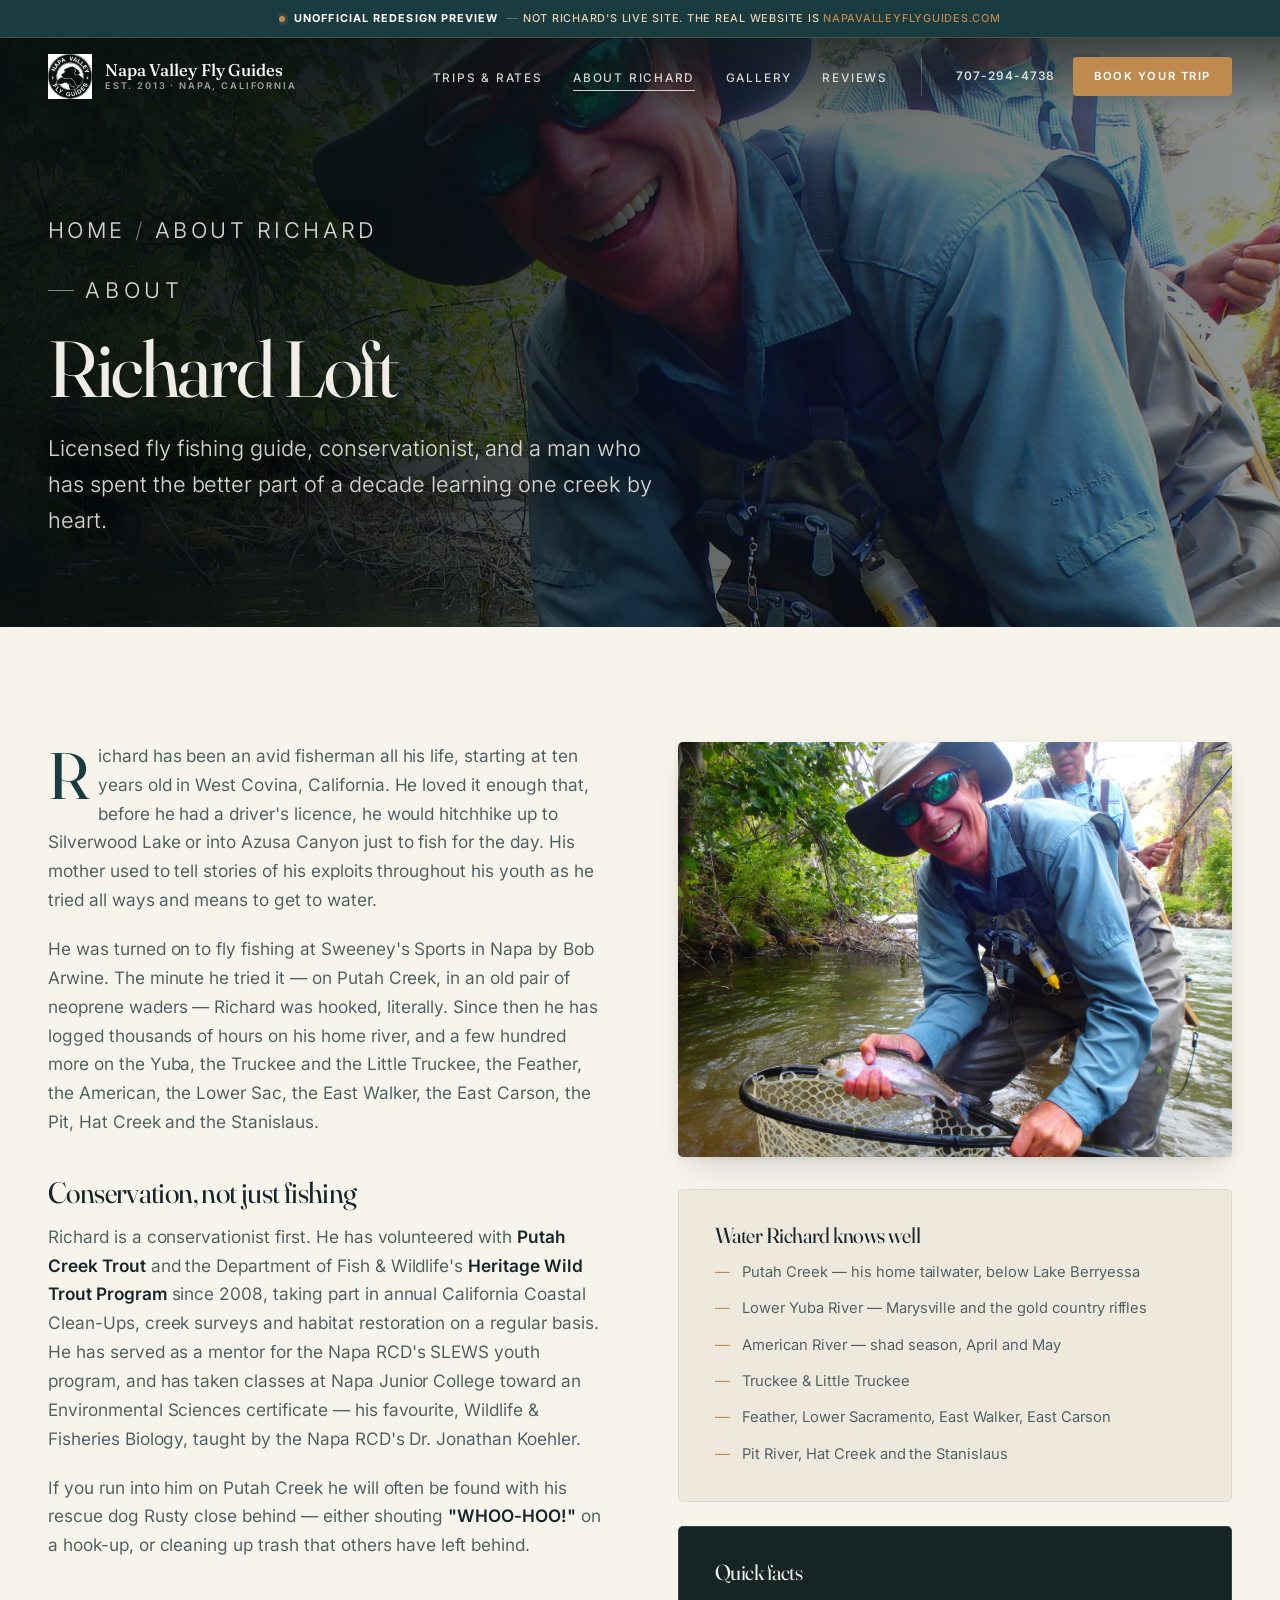
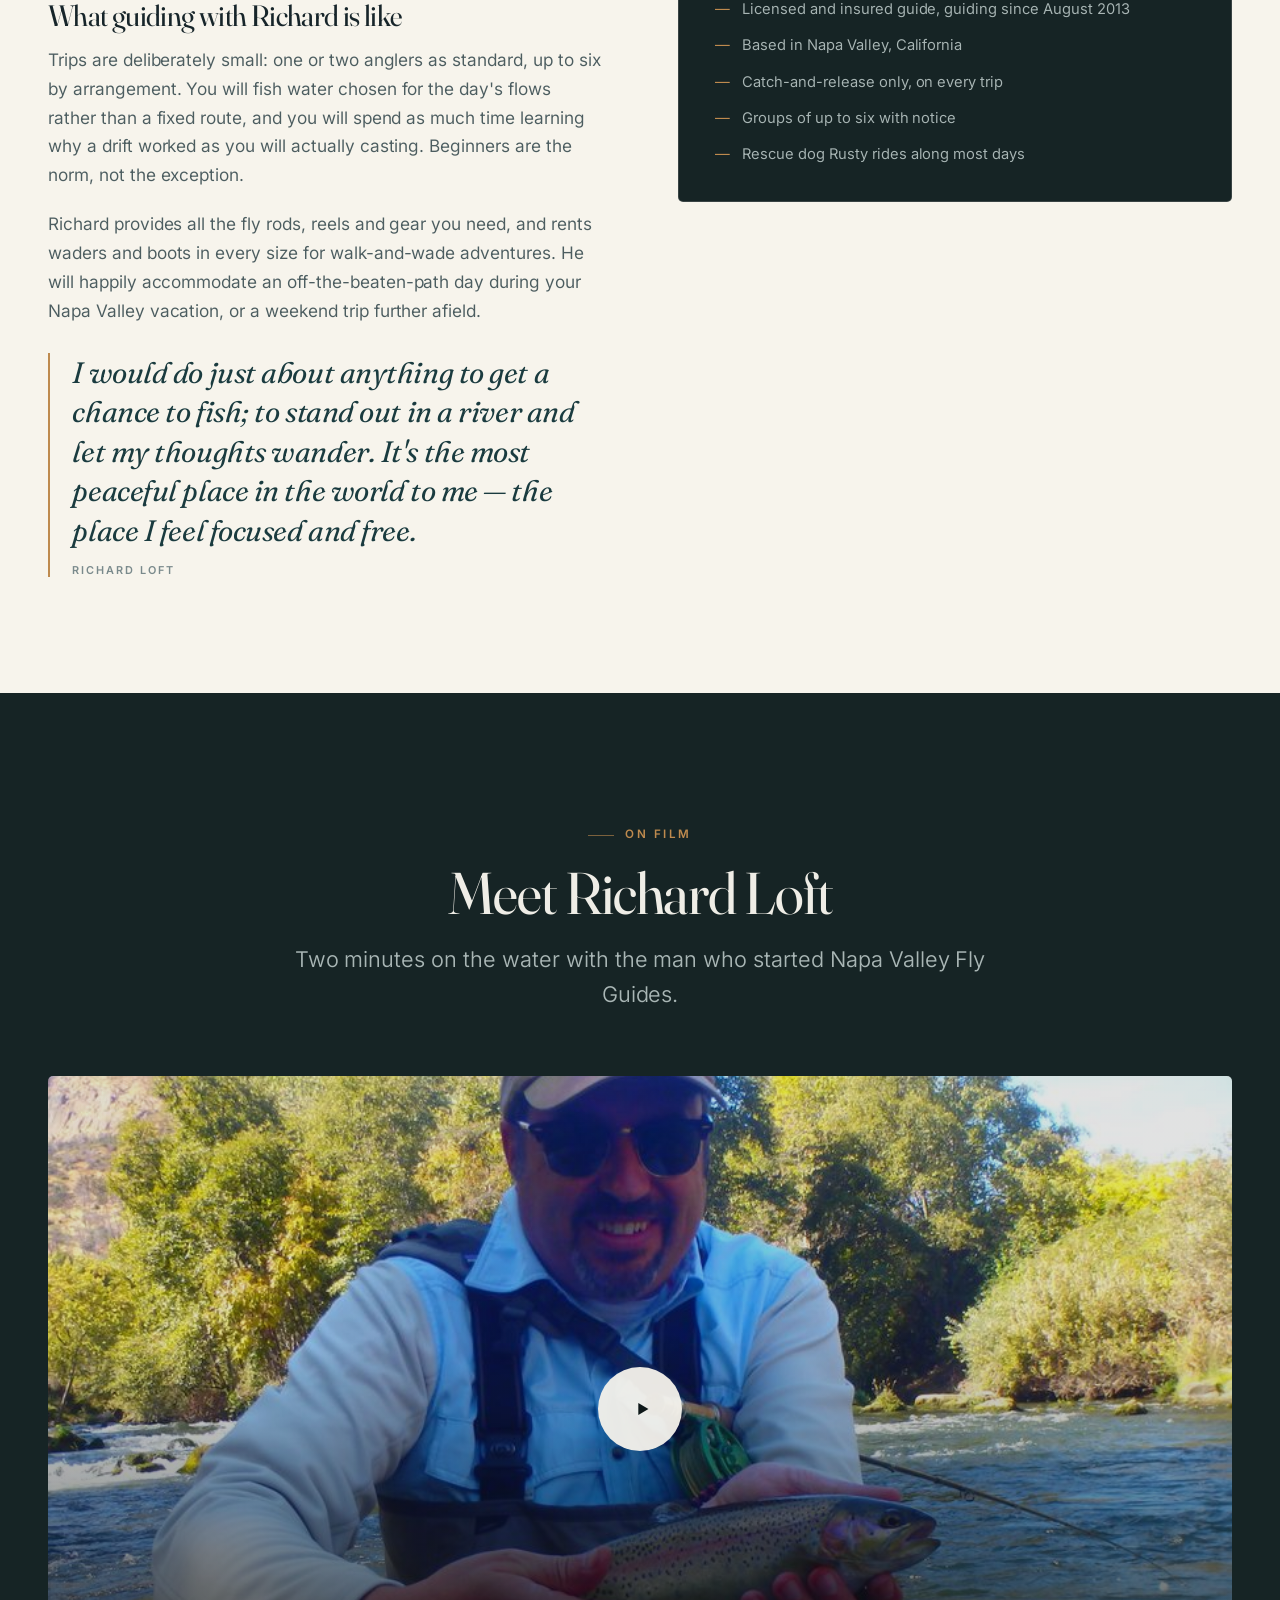
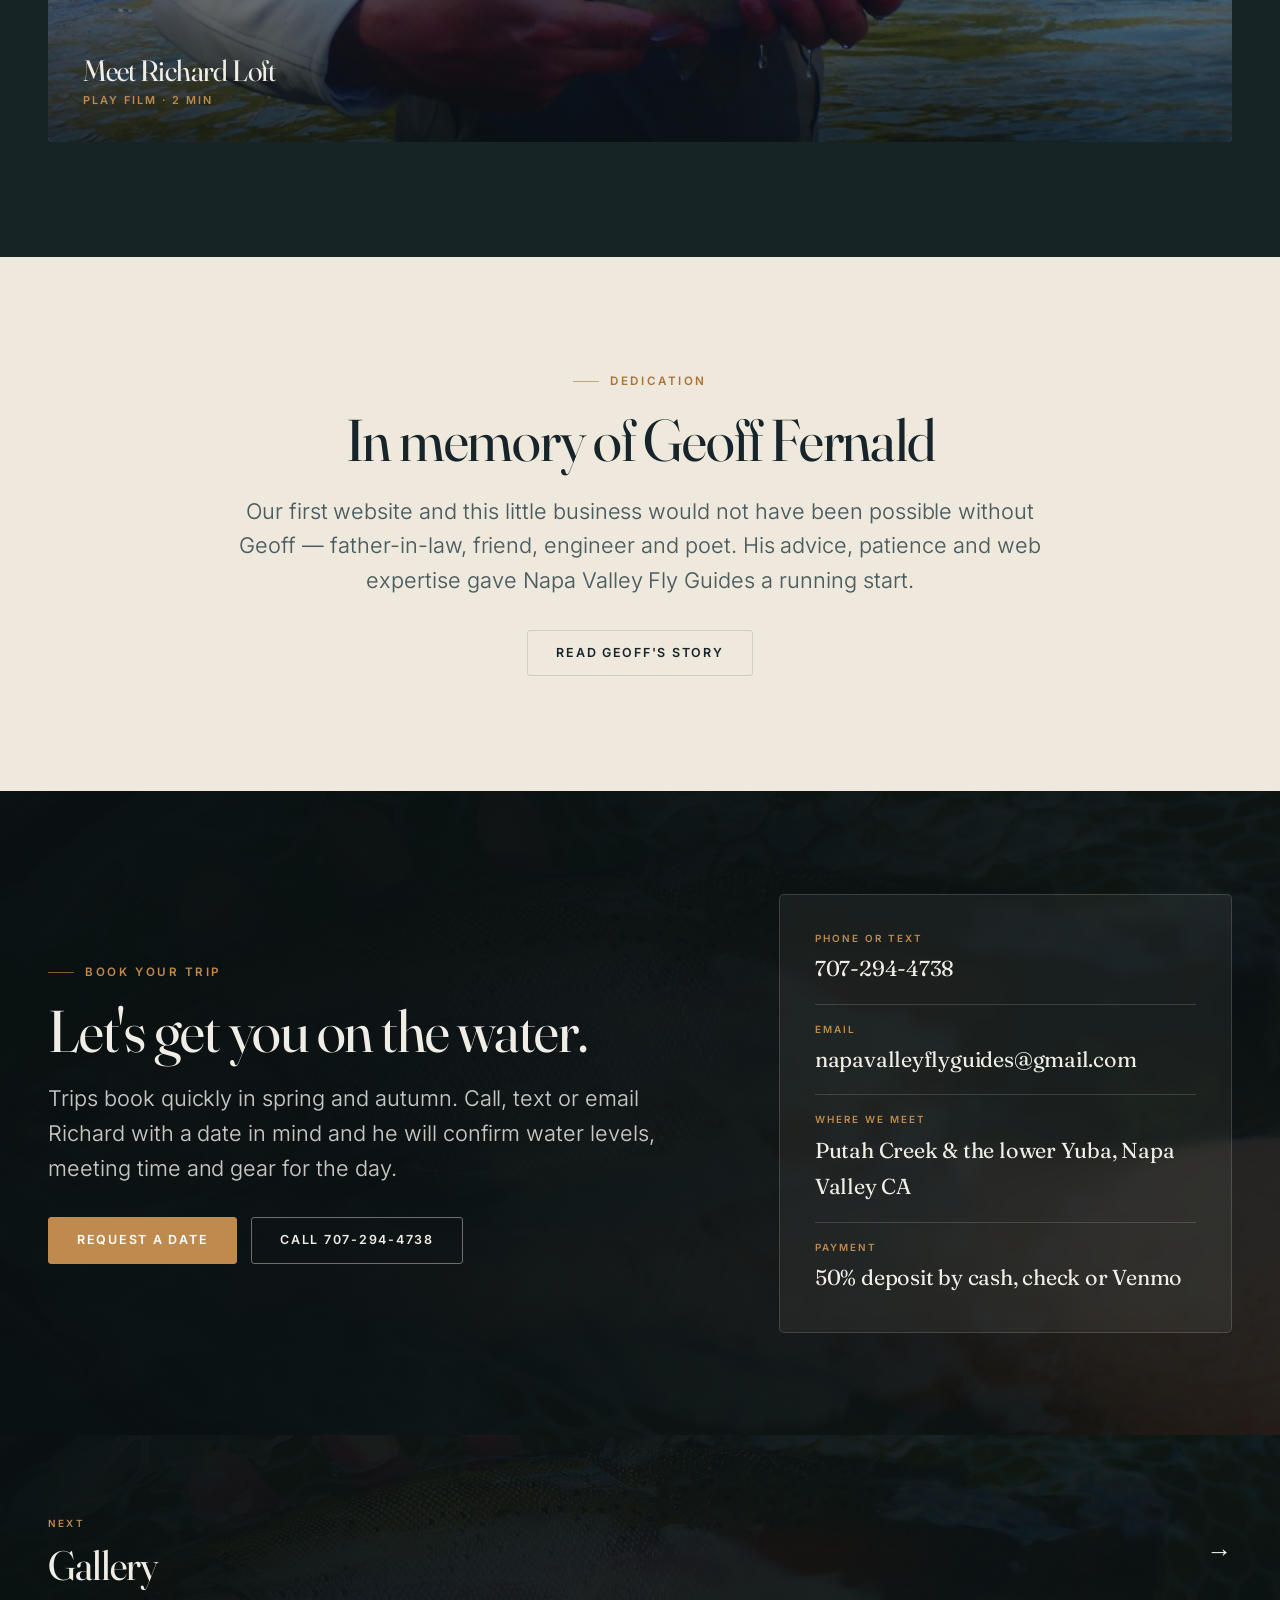
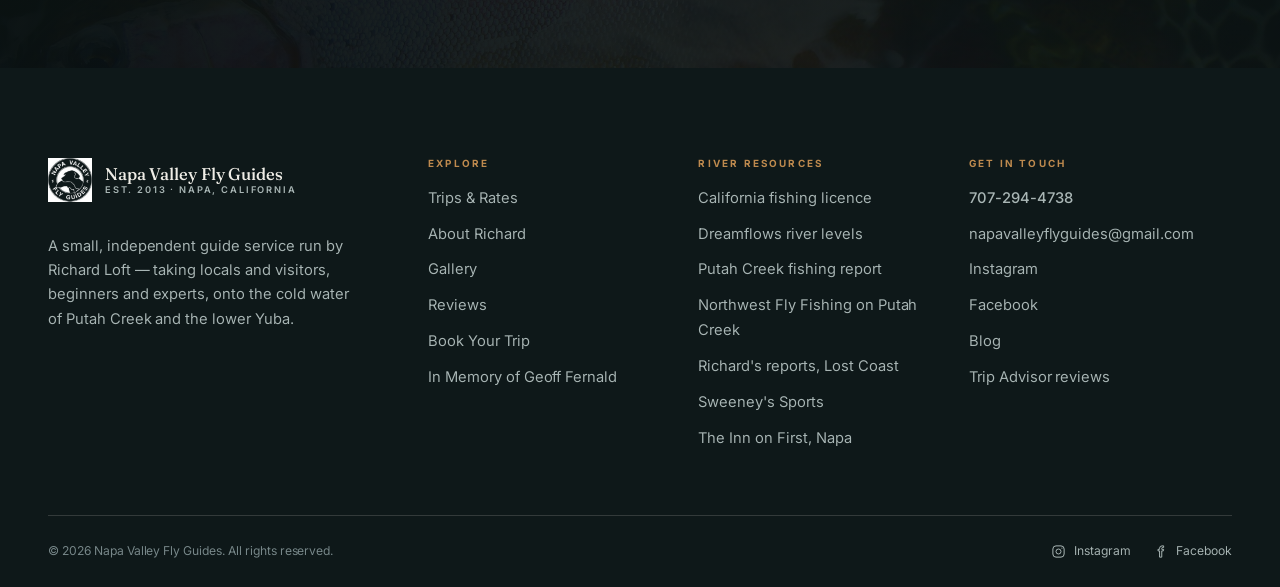
==== commit 93e55c60: "Sync from project root" ====
--- a/about.html
+++ b/about.html
@@ -23,6 +23,21 @@
 <link rel="stylesheet" href="assets/css/style.css">
 </head>
 <body class="page-about">
+
+<div class="preview-ribbon" role="note">
+  <p>
+    <span class="preview-ribbon__dot" aria-hidden="true"></span>
+    <strong>Unofficial redesign preview</strong>
+    <span class="preview-ribbon__long">
+      <span class="preview-ribbon__none">&mdash;</span>
+      not Richard's live site. The real website is
+      <a href="https://www.napavalleyflyguides.com/" target="_blank" rel="noopener">napavalleyflyguides.com</a>
+    </span>
+    <span class="preview-ribbon__short">
+      <span class="preview-ribbon__none">&mdash;</span> not the live site
+    </span>
+  </p>
+</div>
 
 <a class="skip-link" href="#main">Skip to content</a>
 
--- a/assets/css/style.css
+++ b/assets/css/style.css
@@ -70,6 +70,9 @@
   --ease-out: cubic-bezier(.16, 1, .3, 1);
 
   --header-h: 78px;
+  --ribbon-h: 38px;
+  /* total distance from the top of the viewport to the bottom of the header */
+  --top: calc(var(--ribbon-h) + var(--header-h));
 }
 
 /* --------------------------------------------------------- 01. RESET & BASE */
@@ -78,7 +81,7 @@
 html {
   -webkit-text-size-adjust: 100%;
   scroll-behavior: smooth;
-  scroll-padding-top: calc(var(--header-h) + 16px);
+  scroll-padding-top: calc(var(--top) + 16px);
 }
 
 body {
@@ -262,10 +265,73 @@
 .on-ink .tlink { color: var(--brass); }
 .on-ink .tlink:hover { color: var(--on-ink); }
 
+/* --------------------------------------------------- 03b. PREVIEW RIBBON */
+/* Sits above everything, permanently. Its only job is to stop Richard reading this
+   mock-up as his live site. Deliberately NOT dismissible — a close button defeats
+   the entire purpose. Remove this block, the .preview-ribbon markup and the
+   --ribbon-h token (plus reset --top) to take the site back to a clean build.
+   See HANDOFF.md § Removing the preview ribbon. */
+.preview-ribbon {
+  position: fixed;
+  inset: 0 0 auto 0;
+  z-index: 150;                    /* above the header (140) and the drawer (120) */
+  height: var(--ribbon-h);
+  display: flex;
+  align-items: center;
+  justify-content: center;
+  background: var(--river-deep);
+  color: var(--brass-soft);
+  border-bottom: 1px solid rgba(190, 138, 78, .28);
+  text-align: center;
+  padding-inline: var(--gutter);
+  font-size: .68rem;
+  line-height: 1.25;
+  letter-spacing: .07em;
+  text-transform: uppercase;
+  font-weight: 500;
+  overflow: hidden;
+}
+.preview-ribbon p {
+  margin: 0;
+  display: flex;
+  align-items: center;
+  gap: .55rem;
+  white-space: nowrap;
+  overflow: hidden;
+  text-overflow: ellipsis;
+}
+.preview-ribbon__dot {
+  width: 6px; height: 6px;
+  border-radius: 50%;
+  background: var(--brass);
+  flex: none;
+  box-shadow: 0 0 0 3px rgba(190, 138, 78, .18);
+}
+.preview-ribbon strong {
+  font-weight: 700;
+  color: #fff;
+  letter-spacing: .1em;
+}
+.preview-ribbon__none {
+  opacity: .55;
+  font-weight: 300;
+}
+.preview-ribbon a {
+  color: var(--brass);
+  border-bottom: 1px solid rgba(190, 138, 78, .5);
+  padding-bottom: 1px;
+  transition: color .25s var(--ease), border-color .25s var(--ease);
+}
+.preview-ribbon a:hover { color: #fff; border-bottom-color: #fff; }
+
+/* narrow screens get a shorter sentence so it stays on one line */
+.preview-ribbon__long { display: inline; }
+.preview-ribbon__short { display: none; }
+
 /* --------------------------------------------------------- 04. HEADER & NAV */
 .site-header {
   position: fixed;
-  inset: 0 0 auto 0;
+  inset: var(--ribbon-h) 0 auto 0;
   z-index: 140;
   height: var(--header-h);
   display: flex;
@@ -429,7 +495,7 @@
   z-index: 120;
   background: var(--ink);
   color: var(--on-ink);
-  padding: calc(var(--header-h) + 2rem) var(--gutter) 2.5rem;
+  padding: calc(var(--top) + 2rem) var(--gutter) 2.5rem;
   display: flex;
   flex-direction: column;
   gap: 2rem;
@@ -507,7 +573,7 @@
 .hero__inner {
   width: 100%;
   padding-bottom: clamp(2.5rem, 5.5vw, 5rem);
-  padding-top: calc(var(--header-h) + 4rem);
+  padding-top: calc(var(--top) + 4rem);
 }
 .hero__content { max-width: 61ch; }
 
@@ -1030,7 +1096,7 @@
   position: relative;
   background: var(--ink);
   color: var(--on-ink);
-  padding-top: calc(var(--header-h) + clamp(3rem, 8vw, 6rem));
+  padding-top: calc(var(--top) + clamp(3rem, 8vw, 6rem));
   padding-bottom: clamp(3rem, 7vw, 5.5rem);
   overflow: hidden;
   isolation: isolate;
@@ -1119,7 +1185,11 @@
 }
 
 @media (max-width: 980px) {
-  :root { --header-h: 68px; }
+  :root { --header-h: 68px; --ribbon-h: 34px; }
+  .preview-ribbon { font-size: .6rem; letter-spacing: .05em; }
+  .preview-ribbon__long { display: none; }
+  .preview-ribbon__short { display: inline; }
+  .preview-ribbon p { gap: .45rem; }
   .nav__list, .nav__meta { display: none; }
   .burger { display: block; }
   .brand__mark { width: 38px; height: 39px; }
@@ -1146,6 +1216,14 @@
   .hero__scroll { display: none; }
 }
 
+/* very narrow phones (≤359px): the short sentence needs 311px, so let it wrap to two
+   lines instead of ellipsising — cutting off "the live site" would defeat the point */
+@media (max-width: 359px) {
+  :root { --ribbon-h: 46px; }
+  .preview-ribbon { font-size: .56rem; letter-spacing: .03em; }
+  .preview-ribbon p { white-space: normal; line-height: 1.3; }
+}
+
 @media (max-width: 620px) {
   body { font-size: 1rem; }
   .film-row { grid-template-columns: 1fr; }
@@ -1166,7 +1244,7 @@
 
 /* ------------------------------------------------------------- 11. PRINT */
 @media print {
-  .site-header, .drawer, .burger, .hero__scroll, .lightbox, .next-page { display: none !important; }
+  .site-header, .preview-ribbon, .drawer, .burger, .hero__scroll, .lightbox, .next-page { display: none !important; }
   body { background: #fff; color: #000; }
   .js .reveal { opacity: 1 !important; transform: none !important; }
   .section, .cta-band__inner { padding-block: 1.5rem; }
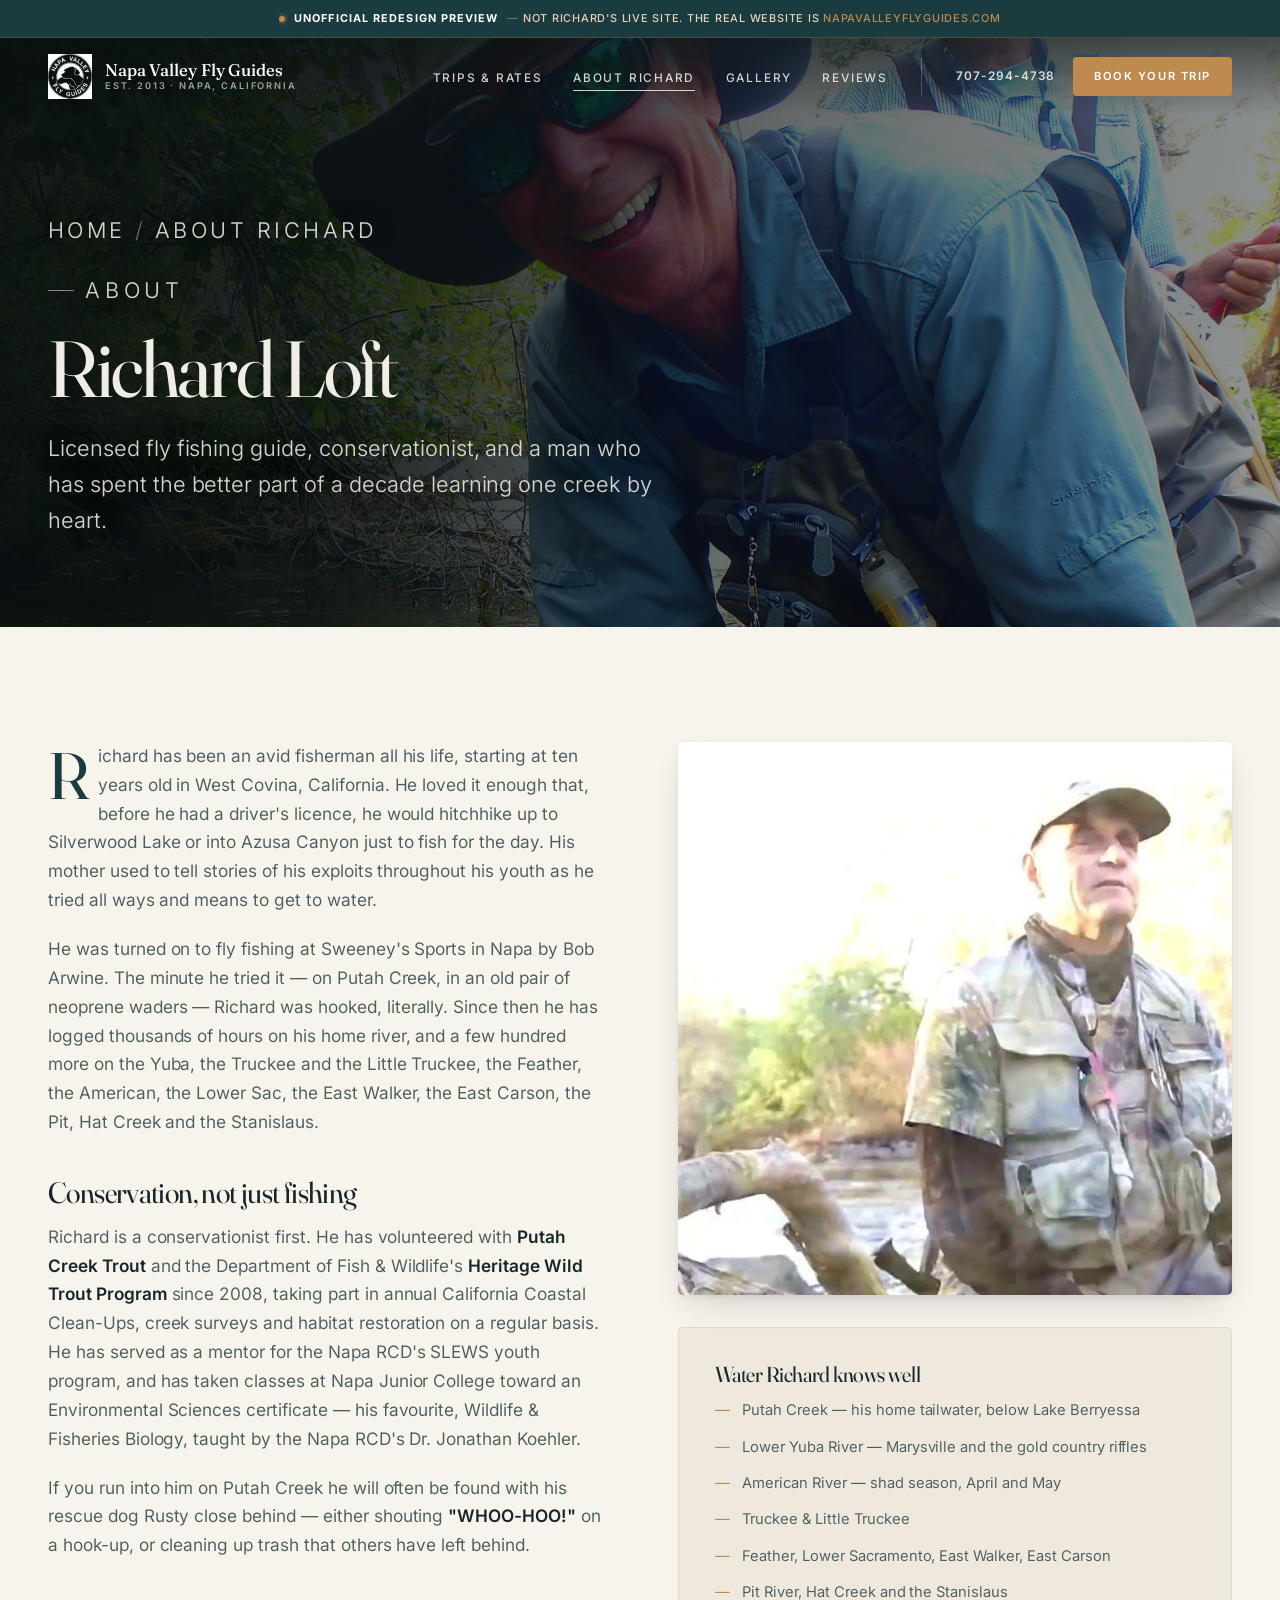
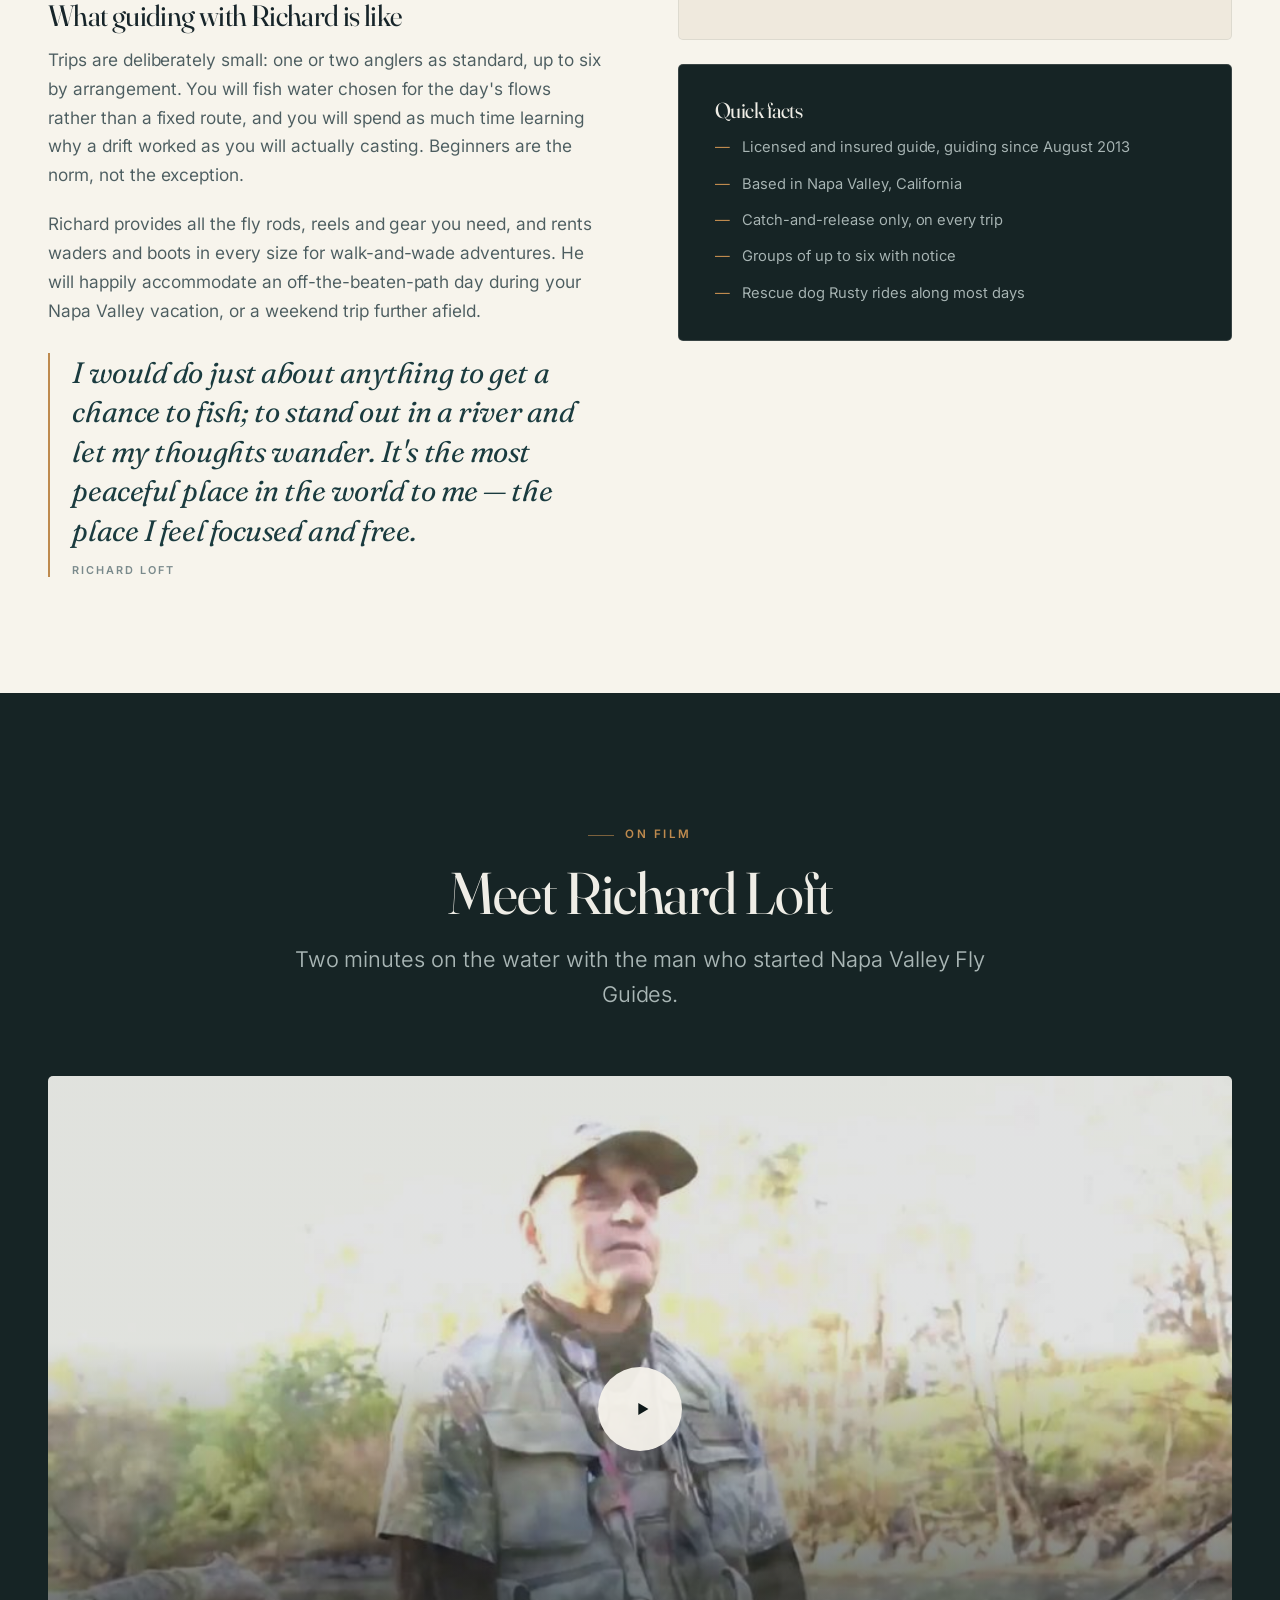
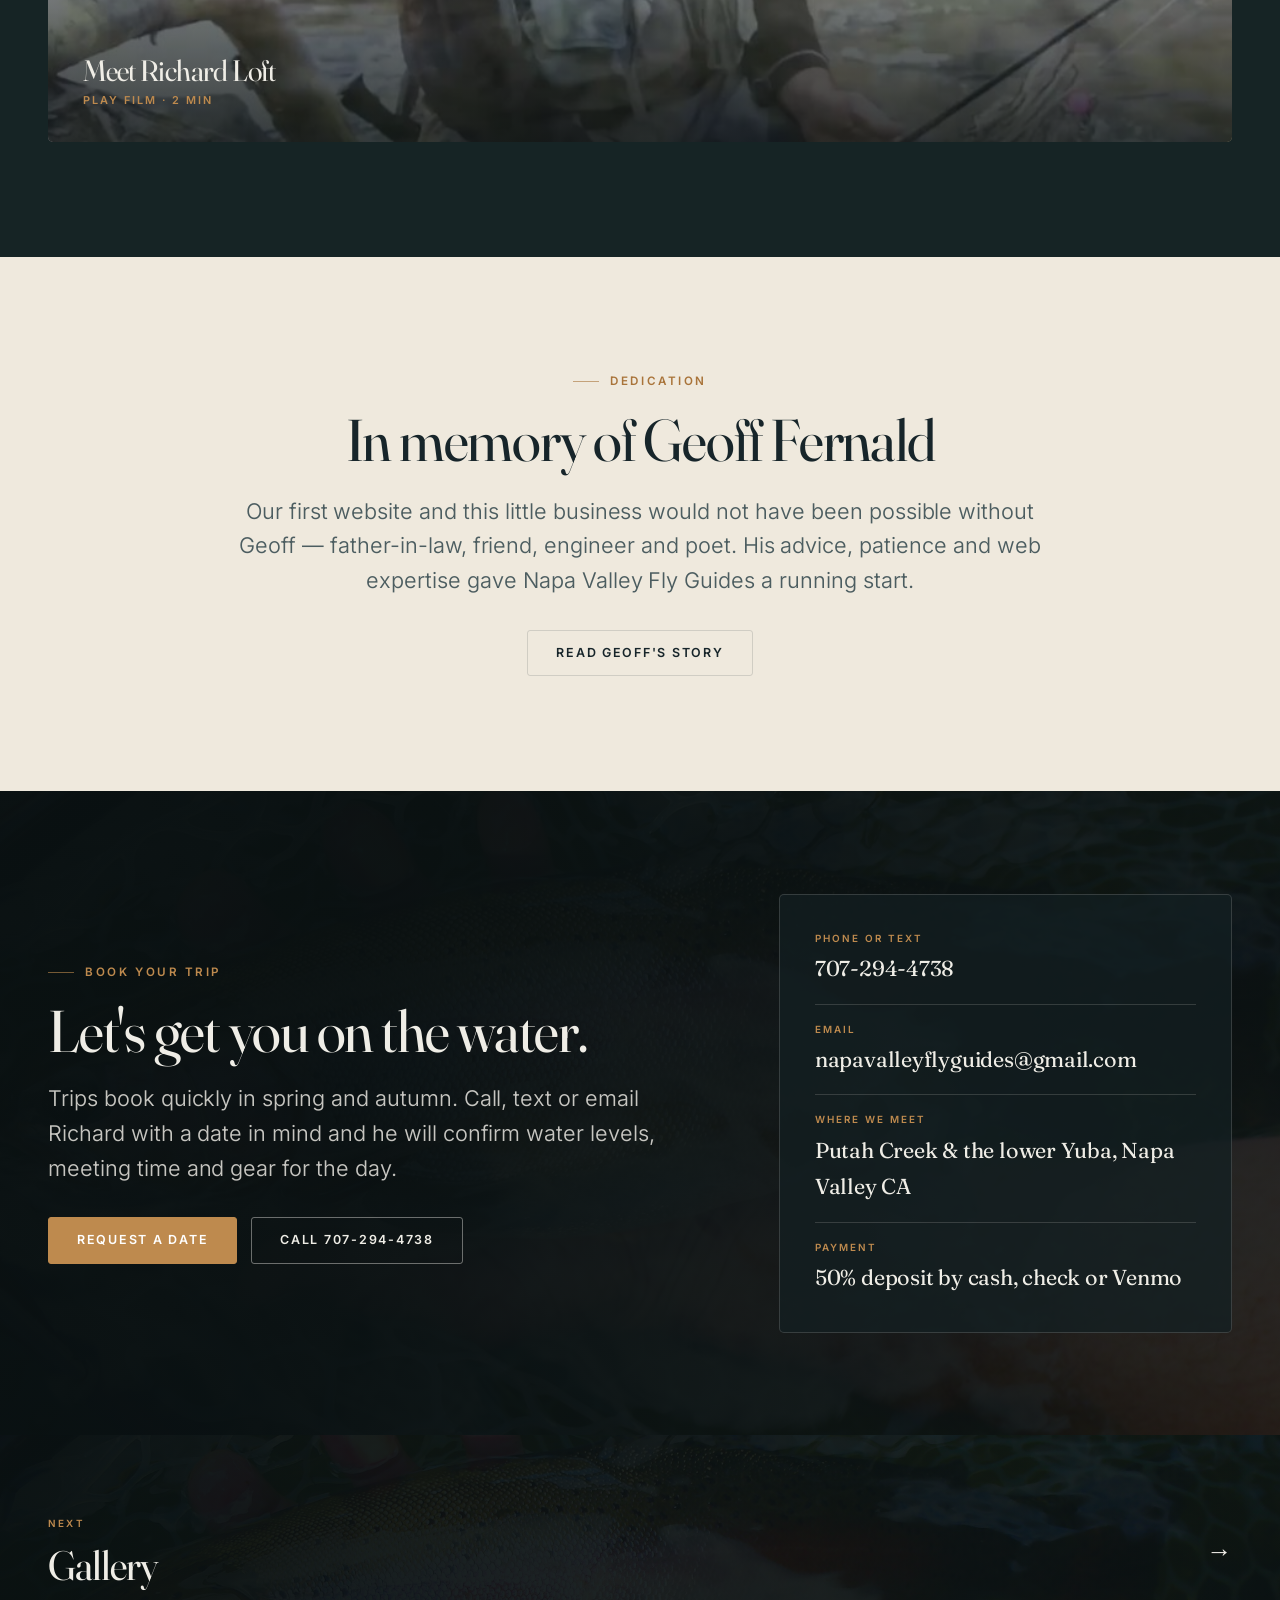
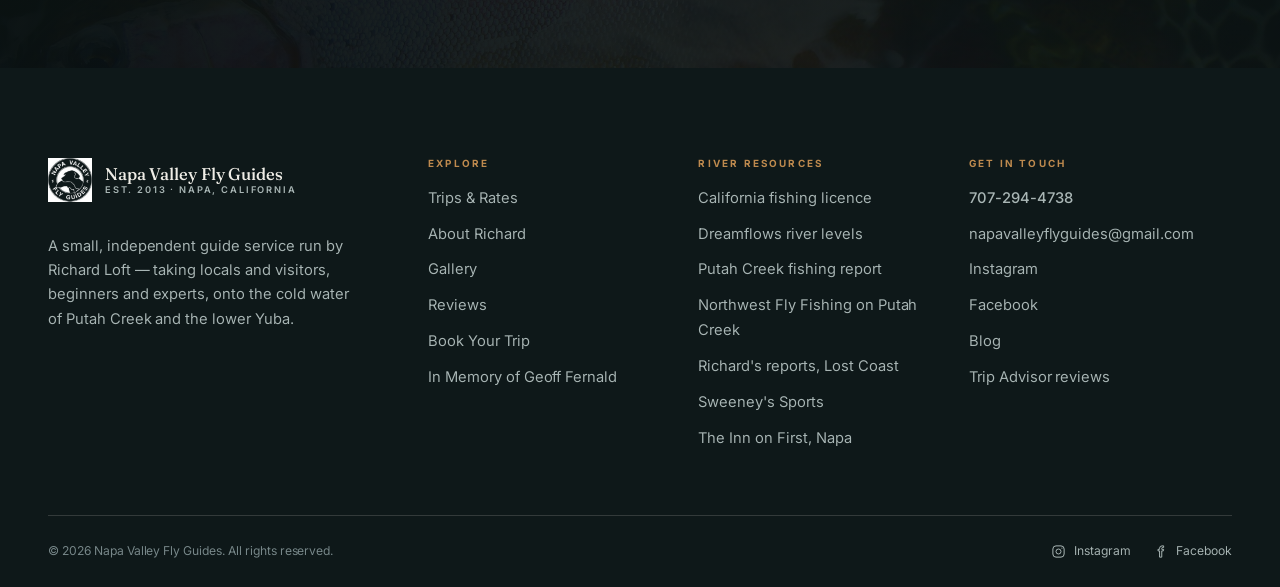
==== commit 2d7b8ab2: "Sync from project root" ====
--- a/about.html
+++ b/about.html
@@ -171,7 +171,7 @@
 
         <div class="reveal" data-d="1">
           <div class="split__media split__media--frame" style="margin-bottom:2rem">
-            <img src="assets/img/feature-net.jpg" alt="Richard Loft smiling as he lifts a rainbow trout in his landing net" width="1400" height="1050" loading="lazy">
+            <img src="assets/img/richard.jpg" alt="Richard Loft on the bank of Putah Creek, fly rod in hand" width="760" height="760" loading="lazy">
           </div>
 
           <div class="panel">
@@ -212,7 +212,7 @@
       </div>
 
       <button class="film reveal" type="button" data-video="1pj6mRwPBrI" data-video-title="Putah Creek Fly Fishing Guide: Meet Richard Loft">
-        <img src="assets/img/square-client.jpg" alt="Richard Loft holding a rainbow trout on Putah Creek" width="900" height="900" loading="lazy">
+        <img src="assets/img/film-richard.jpg" alt="Richard Loft on the bank of Putah Creek" width="960" height="540" loading="lazy">
         <span class="film__play" aria-hidden="true">
           <svg viewBox="0 0 24 24" fill="currentColor"><path d="M8 5.5v13l11-6.5-11-6.5Z"/></svg>
         </span>
--- a/assets/css/style.css
+++ b/assets/css/style.css
@@ -340,7 +340,7 @@
   background: transparent;
   border-bottom: 1px solid transparent;
   transition: background .35s var(--ease), color .35s var(--ease),
-              border-color .35s var(--ease), backdrop-filter .35s var(--ease);
+              border-color .35s var(--ease);
 }
 .site-header::after {
   content: "";
@@ -352,9 +352,12 @@
   z-index: -1;
 }
 .site-header.is-stuck {
-  background: rgba(247,244,236,.92);
-  -webkit-backdrop-filter: saturate(180%) blur(14px);
-  backdrop-filter: saturate(180%) blur(14px);
+  /* Deliberately NO backdrop-filter. A blur on a fixed, full-width element must
+     re-sample the whole backdrop every single frame while scrolling — the most
+     expensive thing on this page for a phone GPU, and the cause of both the choppy
+     scroll and the "ghost" trailing under the header. A near-opaque solid is visually
+     indistinguishable and effectively free. Do not reintroduce the blur. */
+  background: rgba(247,244,236,.97);
   color: var(--text);
   border-bottom-color: var(--line-soft);
 }
@@ -565,8 +568,10 @@
 }
 .hero__grain {
   position: absolute; inset: 0; z-index: -1;
-  opacity: .35; mix-blend-mode: overlay; pointer-events: none;
-  background-image: radial-gradient(rgba(255,255,255,.14) .5px, transparent .5px);
+  /* no mix-blend-mode: blending a full-viewport layer forces per-frame compositing
+     work for a texture that is essentially invisible on a retina screen */
+  opacity: .22; pointer-events: none;
+  background-image: radial-gradient(rgba(255,255,255,.18) .5px, transparent .5px);
   background-size: 4px 4px;
 }
 
@@ -709,9 +714,7 @@
   border: 1px solid rgba(190,138,78,.4);
   border-radius: 100px;
   margin-bottom: 1.1rem;
-  background: rgba(9,16,17,.35);
-  -webkit-backdrop-filter: blur(4px);
-  backdrop-filter: blur(4px);
+  background: rgba(9,16,17,.72);   /* solid-ish: no backdrop-filter, see .site-header */
 }
 .water-stack { display: grid; gap: clamp(1.25rem, 2.5vw, 2rem); }
 .water-card {
@@ -1023,12 +1026,10 @@
 .cta-band h2 { font-size: var(--step-4); }
 
 .contact-card {
-  background: rgba(247,244,236,.055);
+  background: rgba(20,32,34,.74);   /* solid-ish: no backdrop-filter, see .site-header */
   border: 1px solid var(--line-ink);
   border-radius: var(--radius-lg);
   padding: clamp(1.6rem, 3vw, 2.2rem);
-  -webkit-backdrop-filter: blur(6px);
-  backdrop-filter: blur(6px);
 }
 .contact-card__row { display: flex; flex-direction: column; gap: .3rem; padding: 1rem 0; border-bottom: 1px solid var(--line-ink); }
 .contact-card__row:first-child { padding-top: 0; }
@@ -1242,6 +1243,38 @@
   .water-lead { min-height: 420px; }
 }
 
+/* ---------------------------------------------------------------------------
+   MOBILE HERO — stacked, not full-bleed.
+   The hero photograph is landscape (Putah Creek from above with redbud in bloom).
+   Stretched to fill a tall phone viewport it crops away most of the composition,
+   so below 820px the image becomes a 16:9 band and the type sits beneath it on the
+   ink background. Shows the whole photograph, and gives the headline room.
+   --------------------------------------------------------------------------- */
+@media (max-width: 820px) {
+  .hero {
+    display: block;
+    min-height: 0;
+    padding-top: var(--top);        /* clear the fixed ribbon + header */
+    background: var(--ink);
+  }
+  .hero__media {
+    position: relative;
+    inset: auto;
+    aspect-ratio: 16 / 9;
+    overflow: hidden;
+  }
+  .hero__media img {
+    position: static;
+    width: 100%; height: 100%;
+    object-fit: cover;
+    object-position: 50% 50%;
+    animation: none;                /* the 26s drift competes with scroll — skip on phones */
+  }
+  .hero__scrim { display: none; }
+  .hero__grain { display: none; }
+  .hero__inner { padding-top: clamp(1.8rem, 6vw, 2.6rem); padding-bottom: 2.6rem; }
+}
+
 /* ------------------------------------------------------------- 11. PRINT */
 @media print {
   .site-header, .preview-ribbon, .drawer, .burger, .hero__scroll, .lightbox, .next-page { display: none !important; }
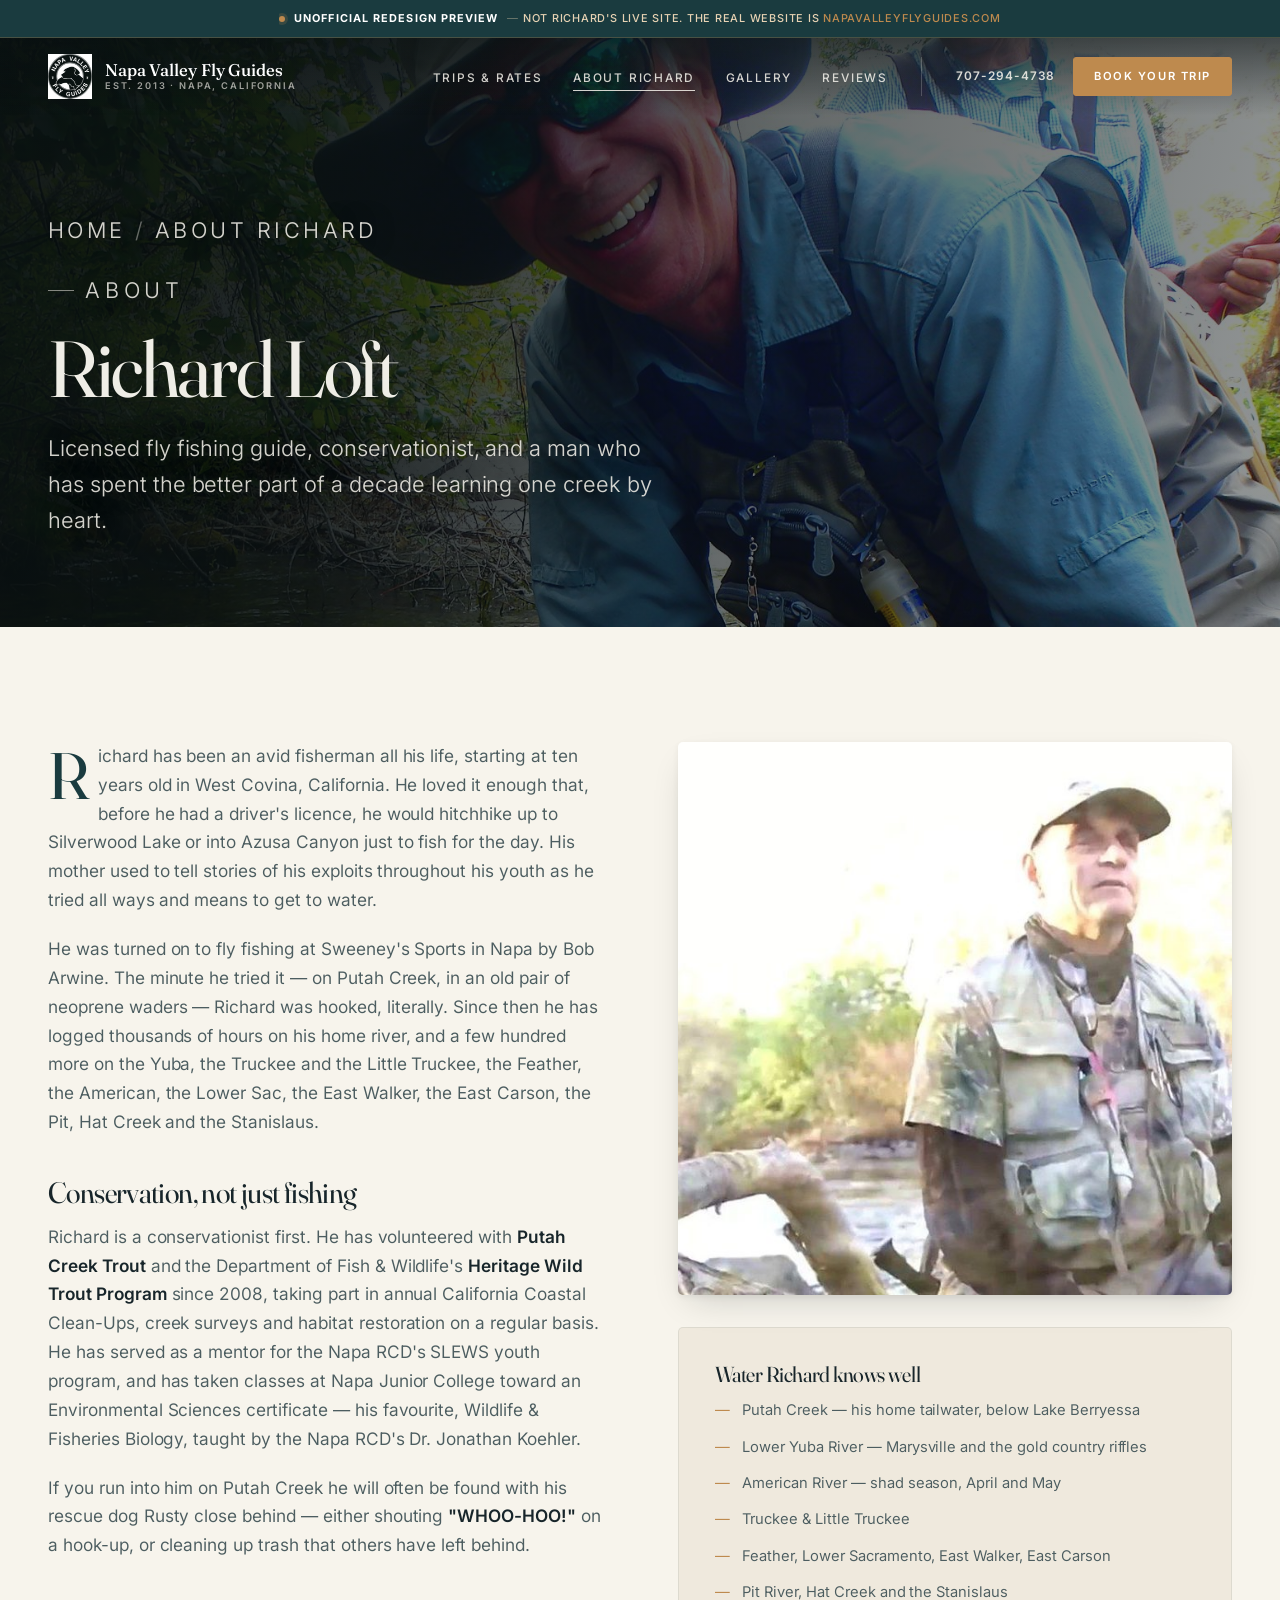
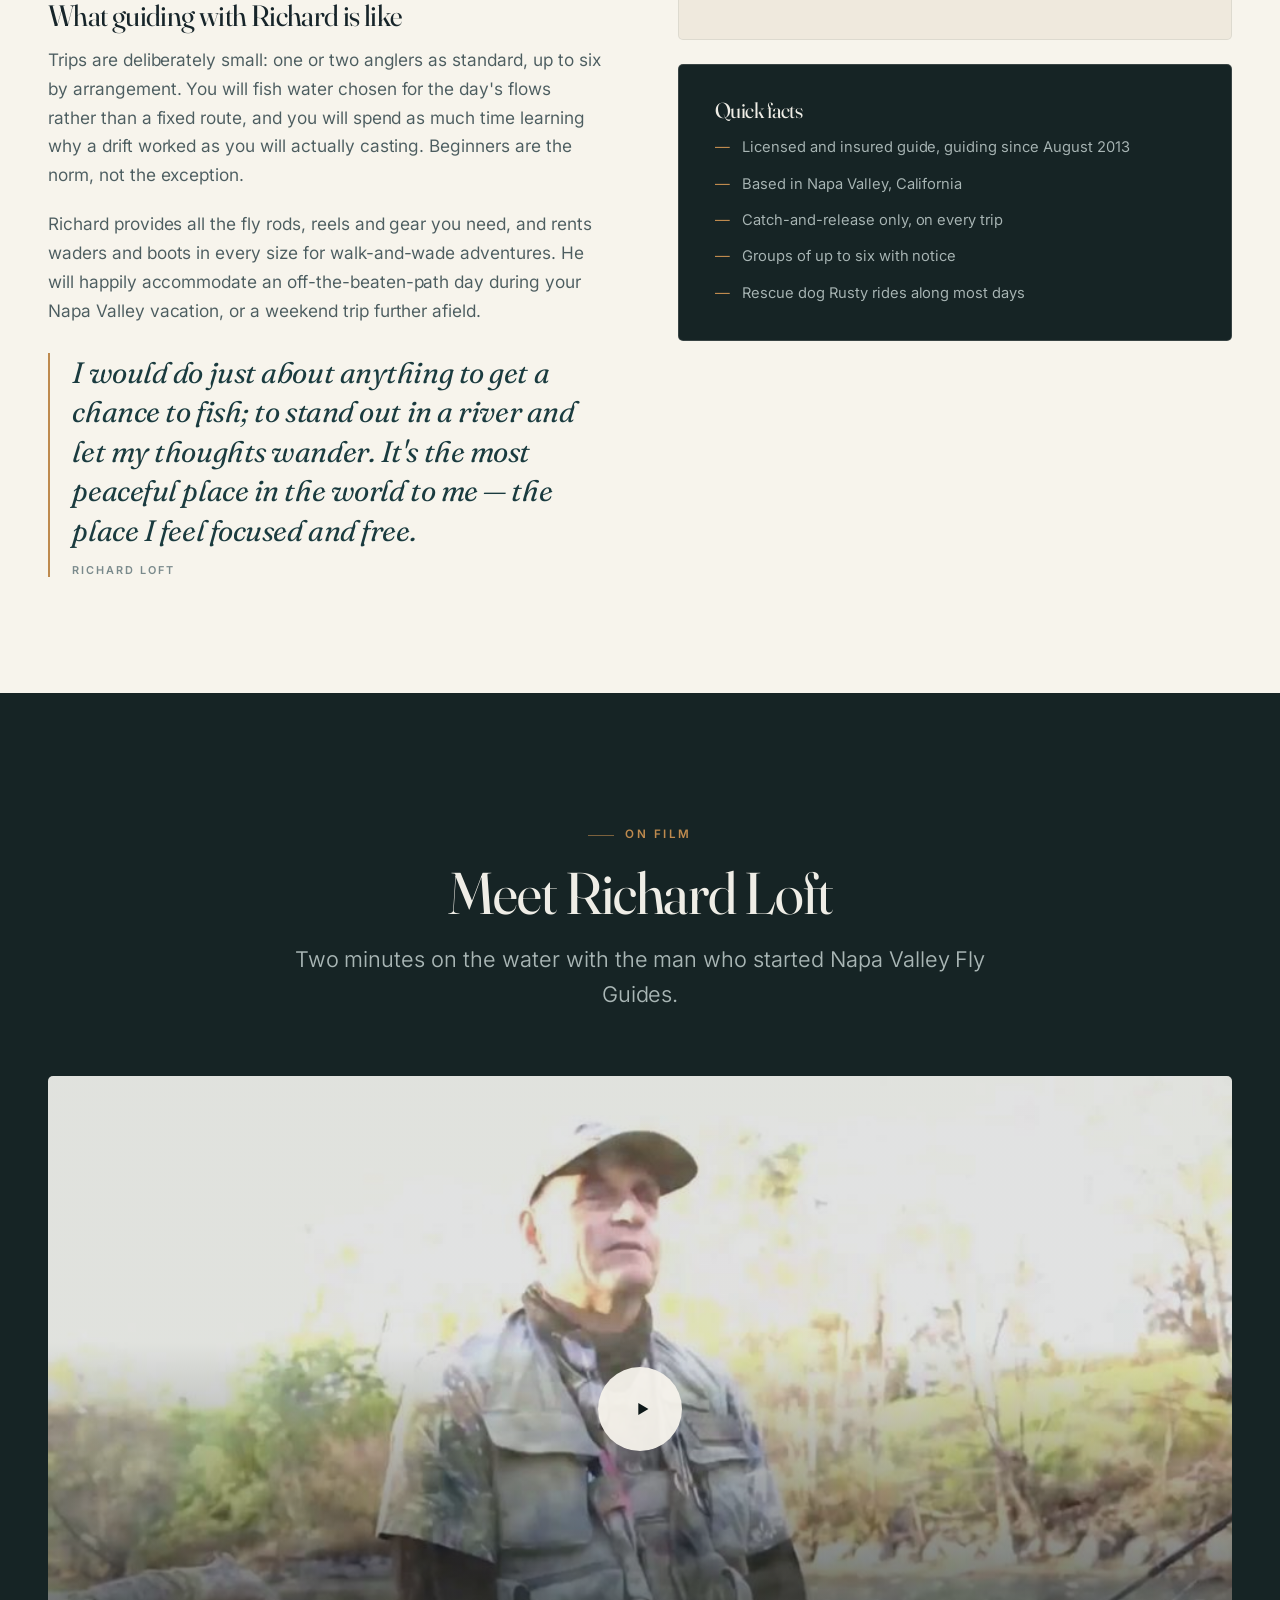
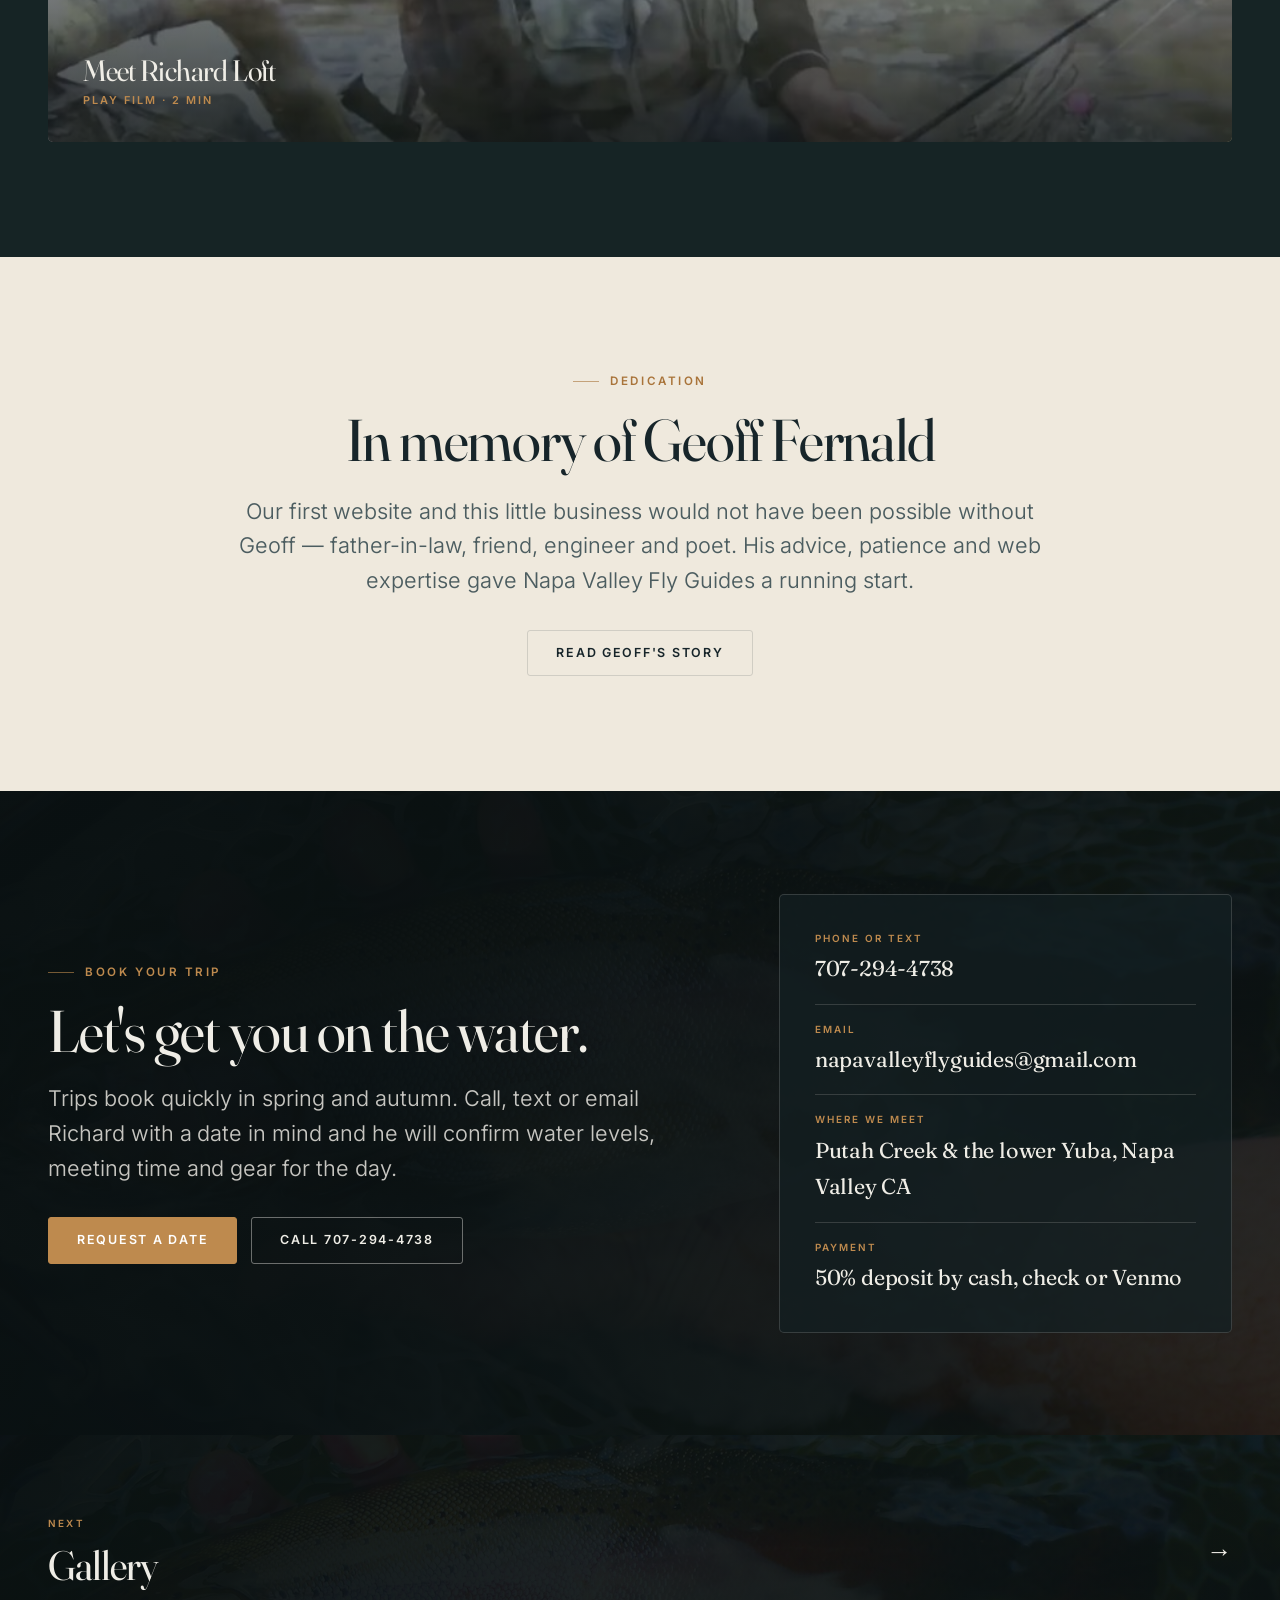
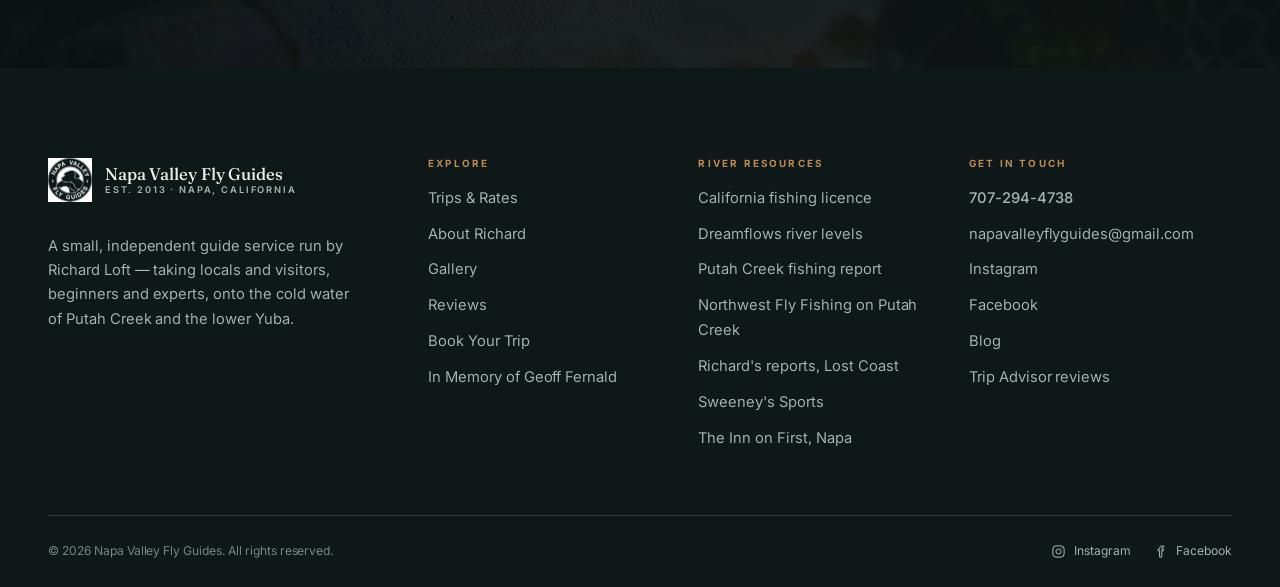
==== commit 14040a4d: "Sync from project root" ====
--- a/about.html
+++ b/about.html
@@ -45,8 +45,8 @@
   <div class="shell header__inner">
     <a class="brand" href="index.html" aria-label="Napa Valley Fly Guides — home">
       <span class="brand__mark" aria-hidden="true">
-        <img class="mark-light" src="assets/img/logo-light.png" alt="" width="44" height="45">
-        <img class="mark-dark"  src="assets/img/logo-dark.png"  alt="" width="44" height="45">
+        <img class="mark-light" src="assets/img/logo-light.png" alt="" width="44" height="45" srcset="assets/img/logo-light-88.png 88w, assets/img/logo-light-132.png 132w, assets/img/logo-light.png 300w" sizes="44px">
+        <img class="mark-dark"  src="assets/img/logo-dark.png"  alt="" width="44" height="45" srcset="assets/img/logo-dark-88.png 88w, assets/img/logo-dark-132.png 132w, assets/img/logo-dark.png 300w" sizes="44px">
       </span>
       <span class="brand__text">
         <span class="brand__word">Napa Valley Fly Guides</span>
@@ -101,7 +101,7 @@
 <main id="main">
   <section class="page-head">
     <div class="page-head__bg" aria-hidden="true">
-      <img src="assets/img/head-about.jpg" alt="" width="2000" height="760">
+      <img src="assets/img/head-about.jpg" alt="" width="2000" height="760" srcset="assets/img/head-about-800.jpg 800w, assets/img/head-about-1600.jpg 1600w, assets/img/head-about.jpg 2000w" sizes="100vw">
     </div>
     <div class="shell">
       <div class="page-head__inner">
@@ -171,7 +171,7 @@
 
         <div class="reveal" data-d="1">
           <div class="split__media split__media--frame" style="margin-bottom:2rem">
-            <img src="assets/img/richard.jpg" alt="Richard Loft on the bank of Putah Creek, fly rod in hand" width="760" height="760" loading="lazy">
+            <img src="assets/img/richard.jpg" alt="Richard Loft on the bank of Putah Creek, fly rod in hand" width="760" height="760" loading="lazy" srcset="assets/img/richard-400.jpg 400w, assets/img/richard-600.jpg 600w, assets/img/richard.jpg 760w" sizes="(max-width: 980px) 92vw, 548px">
           </div>
 
           <div class="panel">
@@ -212,7 +212,7 @@
       </div>
 
       <button class="film reveal" type="button" data-video="1pj6mRwPBrI" data-video-title="Putah Creek Fly Fishing Guide: Meet Richard Loft">
-        <img src="assets/img/film-richard.jpg" alt="Richard Loft on the bank of Putah Creek" width="960" height="540" loading="lazy">
+        <img src="assets/img/film-richard.jpg" alt="Richard Loft on the bank of Putah Creek" width="960" height="540" loading="lazy" srcset="assets/img/film-richard-480.jpg 480w, assets/img/film-richard-720.jpg 720w, assets/img/film-richard.jpg 960w" sizes="(max-width: 1320px) 92vw, 1184px">
         <span class="film__play" aria-hidden="true">
           <svg viewBox="0 0 24 24" fill="currentColor"><path d="M8 5.5v13l11-6.5-11-6.5Z"/></svg>
         </span>
@@ -241,7 +241,7 @@
 
   <section class="cta-band" aria-labelledby="cta-title">
     <div class="cta-band__bg" aria-hidden="true">
-      <img src="assets/img/cta-band.jpg" alt="" width="2000" height="840" loading="lazy">
+      <img src="assets/img/cta-band.jpg" alt="" width="2000" height="840" loading="lazy" srcset="assets/img/cta-band-800.jpg 800w, assets/img/cta-band-1200.jpg 1200w, assets/img/cta-band.jpg 2000w" sizes="100vw">
     </div>
     <div class="shell cta-band__inner">
       <div class="reveal">
@@ -275,7 +275,7 @@
     </div>
   </section>
   <a class="next-page" href="gallery.html">
-    <img src="assets/img/head-gallery.jpg" alt="" width="2000" height="760" loading="lazy">
+    <img src="assets/img/head-gallery.jpg" alt="" width="2000" height="760" loading="lazy" srcset="assets/img/head-gallery-800.jpg 800w, assets/img/head-gallery-1600.jpg 1600w, assets/img/head-gallery.jpg 2000w" sizes="100vw">
     <div class="shell next-page__inner">
       <div>
         <p class="label">Next</p>
@@ -293,7 +293,7 @@
       <div>
         <a class="brand" href="index.html" aria-label="Napa Valley Fly Guides — home">
           <span class="brand__mark" aria-hidden="true">
-            <img class="mark-light" src="assets/img/logo-light.png" alt="" width="44" height="45">
+            <img class="mark-light" src="assets/img/logo-light.png" alt="" width="44" height="45" srcset="assets/img/logo-light-88.png 88w, assets/img/logo-light-132.png 132w, assets/img/logo-light.png 300w" sizes="44px">
           </span>
           <span class="brand__text">
             <span class="brand__word">Napa Valley Fly Guides</span>
